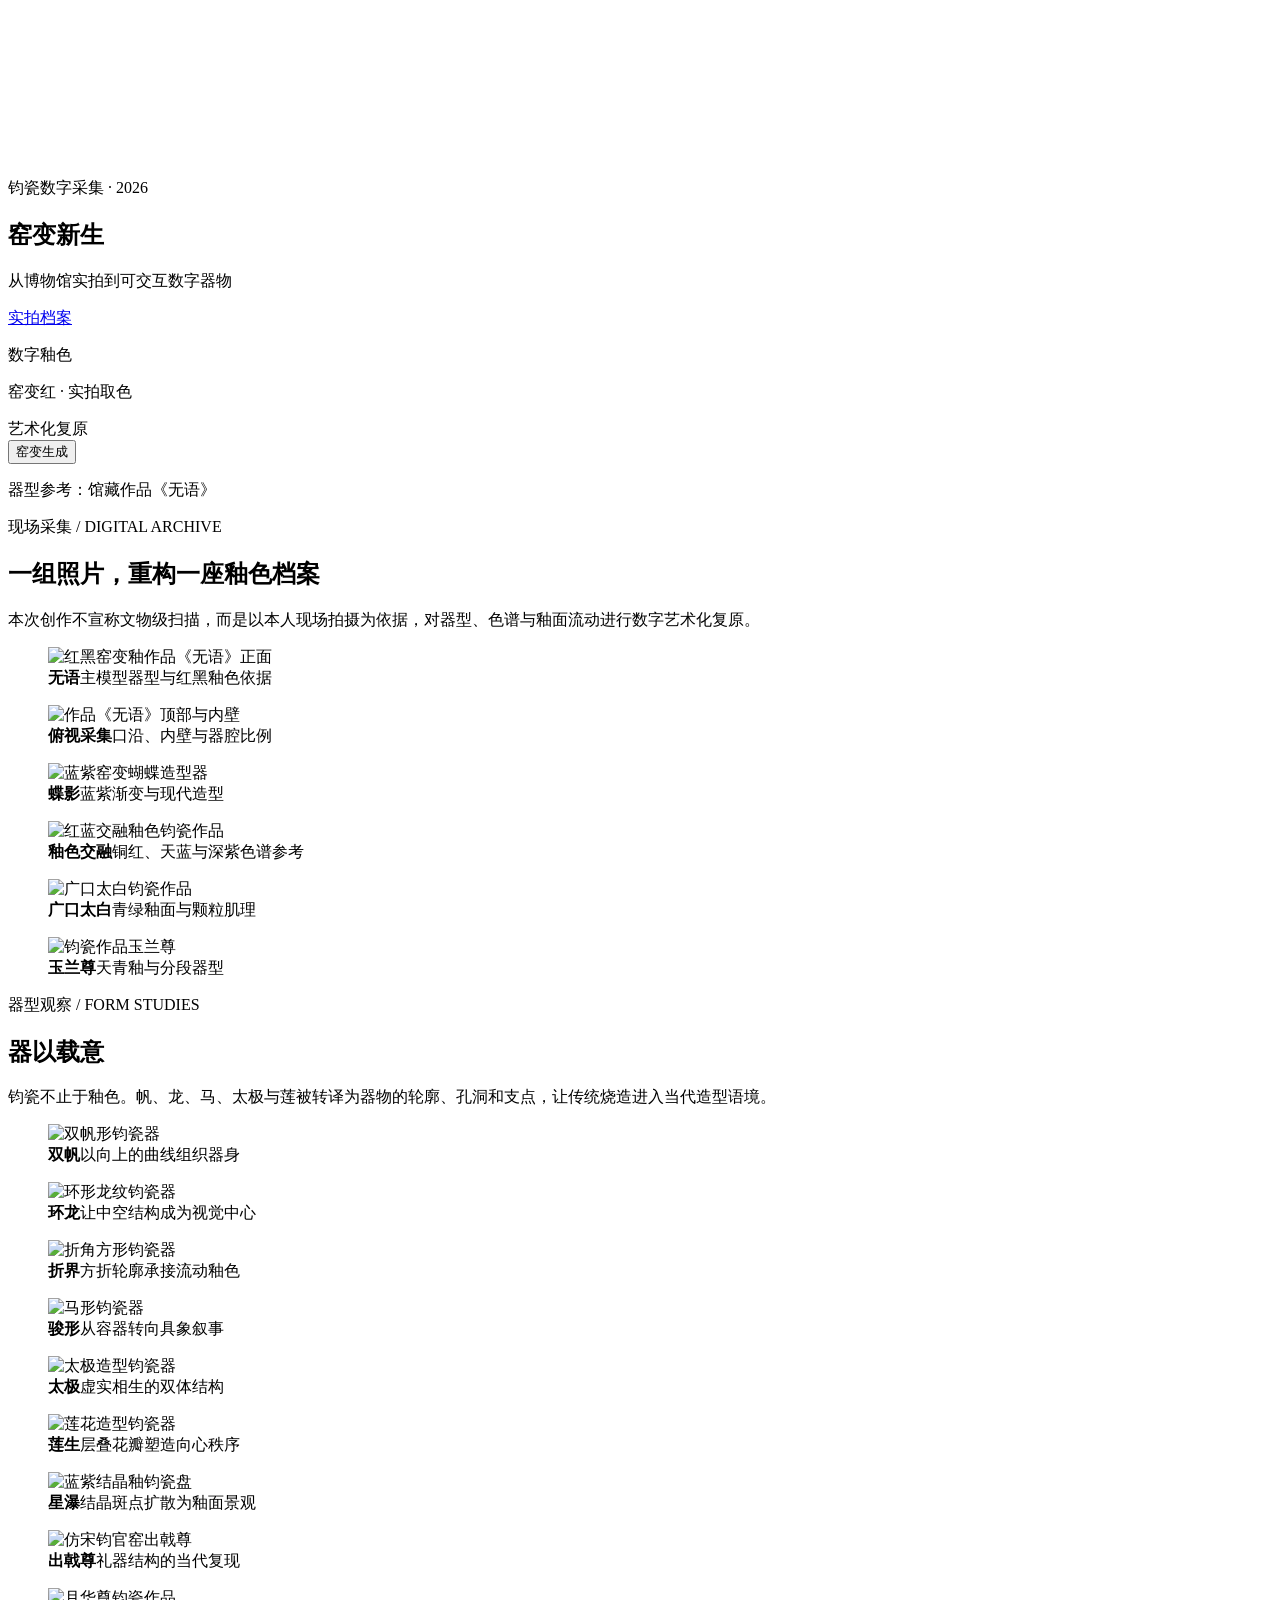
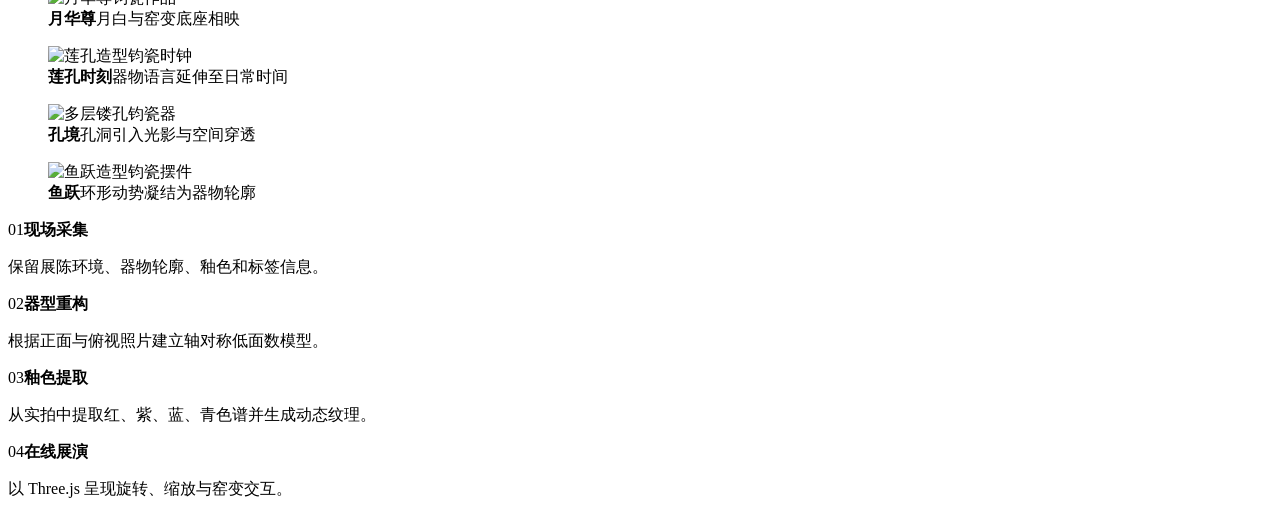
==== index.html @ ada2756f "Publish Jun porcelain digital exhibition" ====
<!doctype html>
<html lang="zh-CN">
  <head>
    <meta charset="UTF-8" />
    <meta name="viewport" content="width=device-width, initial-scale=1.0" />
    <meta name="description" content="基于钧瓷博物馆实拍素材创作的交互式数字陶瓷展厅。" />
    <link rel="icon" href="data:image/svg+xml,<svg xmlns=%22http://www.w3.org/2000/svg%22 viewBox=%220 0 100 100%22><text y=%22.9em%22 font-size=%2290%22>瓷</text></svg>" />
    <title>窑变新生 | 钧瓷数字展厅</title>
    <script type="module" crossorigin src="/happy-blessing-site/assets/index-CIi2TT1F.js"></script>
    <link rel="stylesheet" crossorigin href="/happy-blessing-site/assets/index-C6kE5dsm.css">
  </head>
  <body>
    <main>
      <section class="hero" aria-label="钧瓷三维交互展厅">
        <canvas id="scene" aria-label="可旋转观察的钧瓷数字模型"></canvas>
        <div class="webgl-fallback" id="webglFallback" hidden>
          <img src="/happy-blessing-site/images/wuyu-front.jpg" alt="钧瓷作品《无语》实拍照片" />
        </div>

        <header class="topbar">
          <div>
            <p class="kicker">钧瓷数字采集 · 2026</p>
            <h1>窑变新生</h1>
            <p class="subtitle">从博物馆实拍到可交互数字器物</p>
          </div>
          <a class="ghost-link" href="#archive">实拍档案</a>
        </header>

        <aside class="control-panel" aria-label="釉色控制">
          <div class="panel-heading">
            <div>
              <p class="panel-label">数字釉色</p>
              <p class="status" id="status" aria-live="polite">窑变红 · 实拍取色</p>
            </div>
            <span class="model-tag">艺术化复原</span>
          </div>
          <div class="swatches" id="swatches" role="group" aria-label="选择釉色"></div>
          <button id="fireButton" type="button">窑变生成</button>
          <p class="source-note">器型参考：馆藏作品《无语》</p>
        </aside>
      </section>

      <section class="intro-band" id="archive">
        <div class="section-heading">
          <p class="kicker">现场采集 / DIGITAL ARCHIVE</p>
          <h2>一组照片，重构一座釉色档案</h2>
          <p>本次创作不宣称文物级扫描，而是以本人现场拍摄为依据，对器型、色谱与釉面流动进行数字艺术化复原。</p>
        </div>

        <div class="archive-grid">
          <figure class="archive-item archive-item--large">
            <img src="/happy-blessing-site/images/wuyu-front.jpg" alt="红黑窑变釉作品《无语》正面" loading="lazy" />
            <figcaption><strong>无语</strong><span>主模型器型与红黑釉色依据</span></figcaption>
          </figure>
          <figure class="archive-item">
            <img src="/happy-blessing-site/images/wuyu-top.jpg" alt="作品《无语》顶部与内壁" loading="lazy" />
            <figcaption><strong>俯视采集</strong><span>口沿、内壁与器腔比例</span></figcaption>
          </figure>
          <figure class="archive-item">
            <img src="/happy-blessing-site/images/butterfly-vessel.jpg" alt="蓝紫窑变蝴蝶造型器" loading="lazy" />
            <figcaption><strong>蝶影</strong><span>蓝紫渐变与现代造型</span></figcaption>
          </figure>
          <figure class="archive-item archive-item--wide">
            <img src="/happy-blessing-site/images/kiln-colors.jpg" alt="红蓝交融釉色钧瓷作品" loading="lazy" />
            <figcaption><strong>釉色交融</strong><span>铜红、天蓝与深紫色谱参考</span></figcaption>
          </figure>
          <figure class="archive-item">
            <img src="/happy-blessing-site/images/guangkou-taibai.jpg" alt="广口太白钧瓷作品" loading="lazy" />
            <figcaption><strong>广口太白</strong><span>青绿釉面与颗粒肌理</span></figcaption>
          </figure>
          <figure class="archive-item">
            <img src="/happy-blessing-site/images/yuzun.jpg" alt="钧瓷作品玉兰尊" loading="lazy" />
            <figcaption><strong>玉兰尊</strong><span>天青釉与分段器型</span></figcaption>
          </figure>
        </div>
      </section>

      <section class="forms-band" id="forms" aria-labelledby="forms-title">
        <div class="section-heading forms-heading">
          <p class="kicker">器型观察 / FORM STUDIES</p>
          <h2 id="forms-title">器以载意</h2>
          <p>钧瓷不止于釉色。帆、龙、马、太极与莲被转译为器物的轮廓、孔洞和支点，让传统烧造进入当代造型语境。</p>
        </div>

        <div class="forms-grid">
          <figure class="form-study form-study--tall">
            <img src="/happy-blessing-site/images/twin-sails.jpg" alt="双帆形钧瓷器" loading="lazy" />
            <figcaption><strong>双帆</strong><span>以向上的曲线组织器身</span></figcaption>
          </figure>
          <figure class="form-study form-study--wide">
            <img src="/happy-blessing-site/images/jade-dragon.jpg" alt="环形龙纹钧瓷器" loading="lazy" />
            <figcaption><strong>环龙</strong><span>让中空结构成为视觉中心</span></figcaption>
          </figure>
          <figure class="form-study">
            <img src="/happy-blessing-site/images/folded-vessel.jpg" alt="折角方形钧瓷器" loading="lazy" />
            <figcaption><strong>折界</strong><span>方折轮廓承接流动釉色</span></figcaption>
          </figure>
          <figure class="form-study">
            <img src="/happy-blessing-site/images/horse-vessel.jpg" alt="马形钧瓷器" loading="lazy" />
            <figcaption><strong>骏形</strong><span>从容器转向具象叙事</span></figcaption>
          </figure>
          <figure class="form-study form-study--wide">
            <img src="/happy-blessing-site/images/taiji-vessel.jpg" alt="太极造型钧瓷器" loading="lazy" />
            <figcaption><strong>太极</strong><span>虚实相生的双体结构</span></figcaption>
          </figure>
          <figure class="form-study form-study--tall">
            <img src="/happy-blessing-site/images/lotus-vessel.jpg" alt="莲花造型钧瓷器" loading="lazy" />
            <figcaption><strong>莲生</strong><span>层叠花瓣塑造向心秩序</span></figcaption>
          </figure>
          <figure class="form-study">
            <img src="/happy-blessing-site/images/stardust-plate.jpg" alt="蓝紫结晶釉钧瓷盘" loading="lazy" />
            <figcaption><strong>星瀑</strong><span>结晶斑点扩散为釉面景观</span></figcaption>
          </figure>
          <figure class="form-study form-study--tall">
            <img src="/happy-blessing-site/images/song-flange-vase.jpg" alt="仿宋钧官窑出戟尊" loading="lazy" />
            <figcaption><strong>出戟尊</strong><span>礼器结构的当代复现</span></figcaption>
          </figure>
          <figure class="form-study">
            <img src="/happy-blessing-site/images/yuehua-zun.jpg" alt="月华尊钧瓷作品" loading="lazy" />
            <figcaption><strong>月华尊</strong><span>月白与窑变底座相映</span></figcaption>
          </figure>
          <figure class="form-study form-study--wide">
            <img src="/happy-blessing-site/images/lotus-timepiece.jpg" alt="莲孔造型钧瓷时钟" loading="lazy" />
            <figcaption><strong>莲孔时刻</strong><span>器物语言延伸至日常时间</span></figcaption>
          </figure>
          <figure class="form-study form-study--wide">
            <img src="/happy-blessing-site/images/perforated-bowl.jpg" alt="多层镂孔钧瓷器" loading="lazy" />
            <figcaption><strong>孔境</strong><span>孔洞引入光影与空间穿透</span></figcaption>
          </figure>
          <figure class="form-study form-study--wide">
            <img src="/happy-blessing-site/images/fish-vessel.jpg" alt="鱼跃造型钧瓷摆件" loading="lazy" />
            <figcaption><strong>鱼跃</strong><span>环形动势凝结为器物轮廓</span></figcaption>
          </figure>
        </div>
      </section>

      <section class="method-band" aria-label="数字复原方法">
        <div class="method-grid">
          <div><span>01</span><strong>现场采集</strong><p>保留展陈环境、器物轮廓、釉色和标签信息。</p></div>
          <div><span>02</span><strong>器型重构</strong><p>根据正面与俯视照片建立轴对称低面数模型。</p></div>
          <div><span>03</span><strong>釉色提取</strong><p>从实拍中提取红、紫、蓝、青色谱并生成动态纹理。</p></div>
          <div><span>04</span><strong>在线展演</strong><p>以 Three.js 呈现旋转、缩放与窑变交互。</p></div>
        </div>
      </section>
    </main>
  </body>
</html>
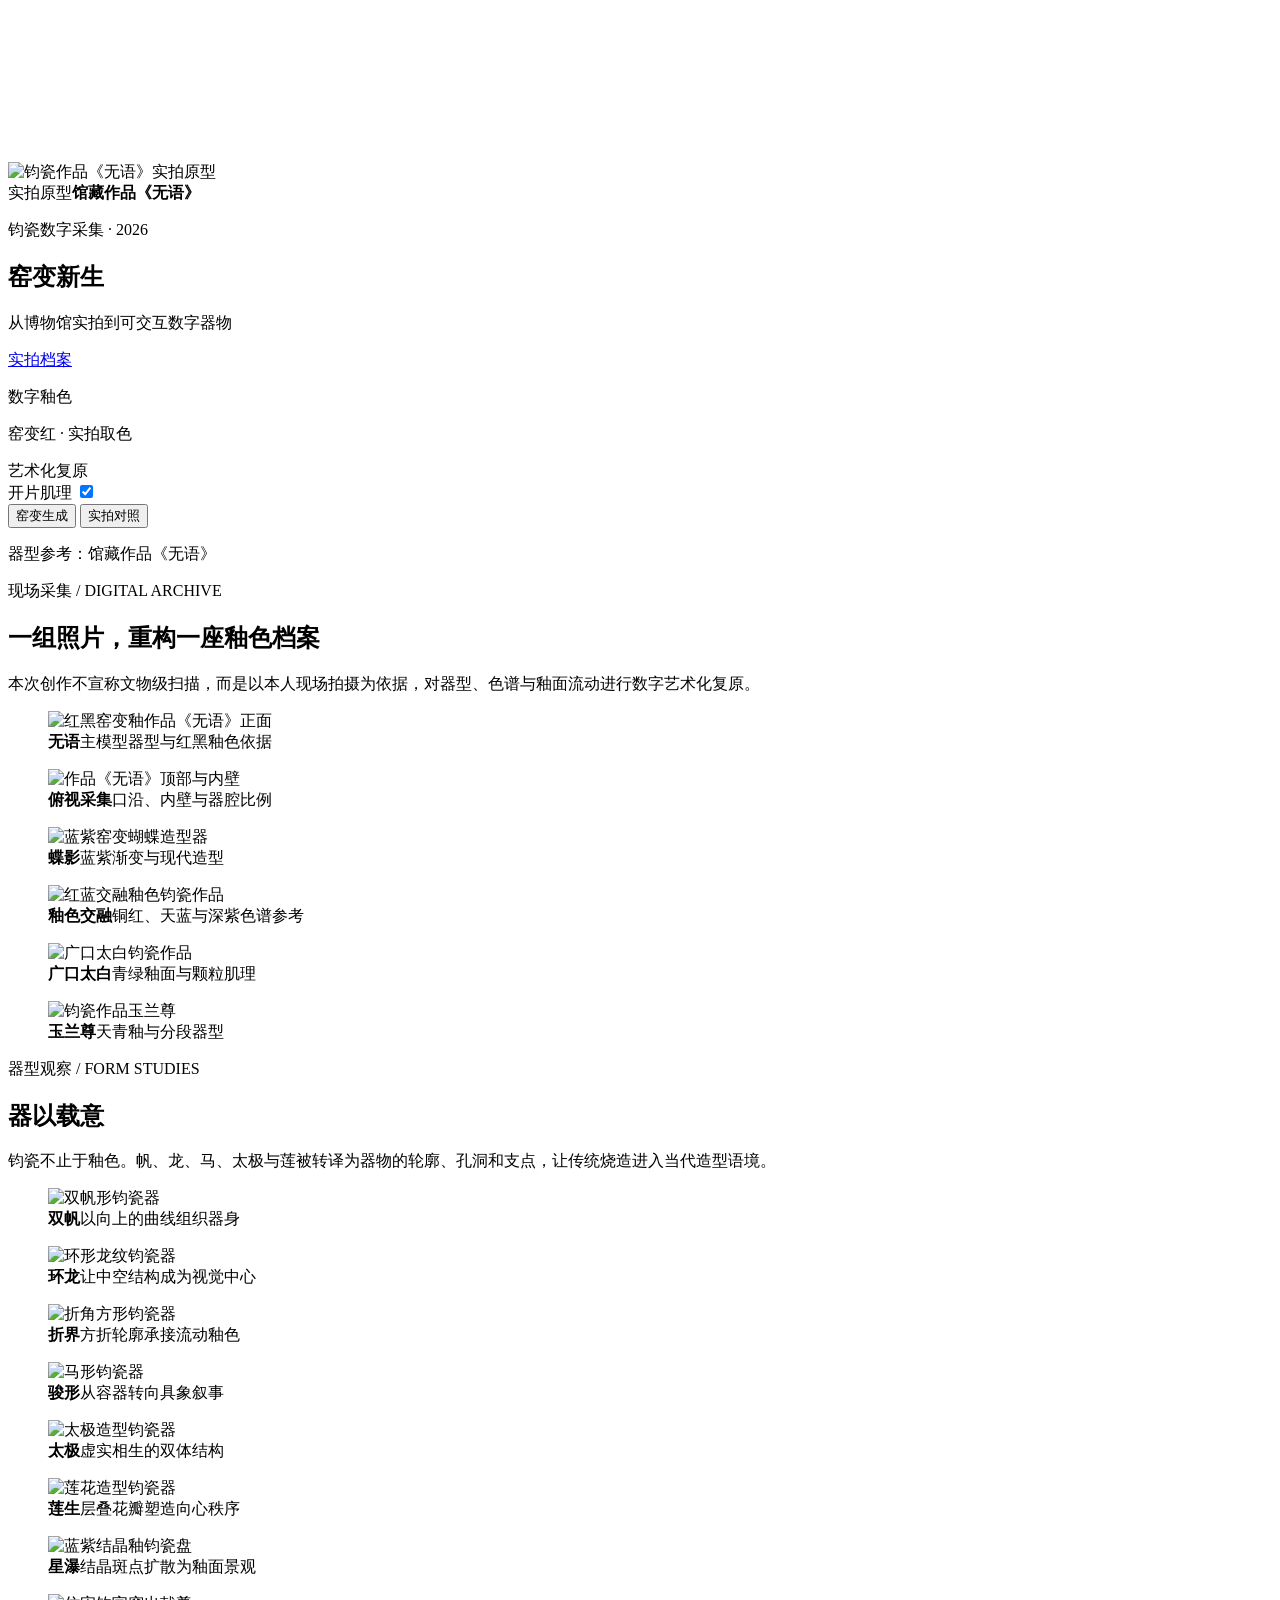
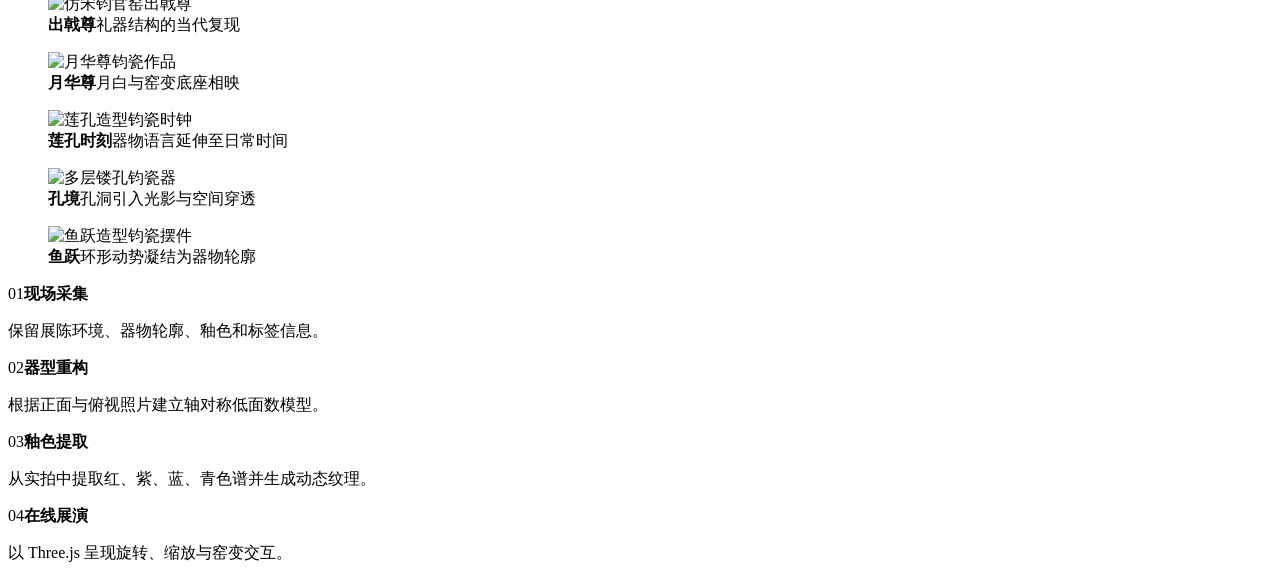
==== commit d8c00e18: "Add crackle glaze and photo comparison" ====
--- a/index.html
+++ b/index.html
@@ -6,8 +6,8 @@
     <meta name="description" content="基于钧瓷博物馆实拍素材创作的交互式数字陶瓷展厅。" />
     <link rel="icon" href="data:image/svg+xml,<svg xmlns=%22http://www.w3.org/2000/svg%22 viewBox=%220 0 100 100%22><text y=%22.9em%22 font-size=%2290%22>瓷</text></svg>" />
     <title>窑变新生 | 钧瓷数字展厅</title>
-    <script type="module" crossorigin src="/happy-blessing-site/assets/index-CIi2TT1F.js"></script>
-    <link rel="stylesheet" crossorigin href="/happy-blessing-site/assets/index-C6kE5dsm.css">
+    <script type="module" crossorigin src="/happy-blessing-site/assets/index-DD6mfAKz.js"></script>
+    <link rel="stylesheet" crossorigin href="/happy-blessing-site/assets/index-B5b0L8bW.css">
   </head>
   <body>
     <main>
@@ -15,6 +15,10 @@
         <canvas id="scene" aria-label="可旋转观察的钧瓷数字模型"></canvas>
         <div class="webgl-fallback" id="webglFallback" hidden>
           <img src="/happy-blessing-site/images/wuyu-front.jpg" alt="钧瓷作品《无语》实拍照片" />
+        </div>
+        <div class="reference-view" id="referenceView" aria-hidden="true">
+          <img src="/happy-blessing-site/images/wuyu-front.jpg" alt="钧瓷作品《无语》实拍原型" />
+          <div class="reference-caption"><span>实拍原型</span><strong>馆藏作品《无语》</strong></div>
         </div>
 
         <header class="topbar">
@@ -32,10 +36,18 @@
               <p class="panel-label">数字釉色</p>
               <p class="status" id="status" aria-live="polite">窑变红 · 实拍取色</p>
             </div>
-            <span class="model-tag">艺术化复原</span>
+            <span class="model-tag"><i aria-hidden="true"></i>艺术化复原</span>
           </div>
           <div class="swatches" id="swatches" role="group" aria-label="选择釉色"></div>
-          <button id="fireButton" type="button">窑变生成</button>
+          <label class="texture-toggle" for="crackleToggle">
+            <span>开片肌理</span>
+            <input id="crackleToggle" type="checkbox" checked />
+            <i aria-hidden="true"></i>
+          </label>
+          <div class="panel-actions">
+            <button id="fireButton" type="button">窑变生成</button>
+            <button id="compareButton" type="button" aria-controls="referenceView" aria-pressed="false">实拍对照</button>
+          </div>
           <p class="source-note">器型参考：馆藏作品《无语》</p>
         </aside>
       </section>
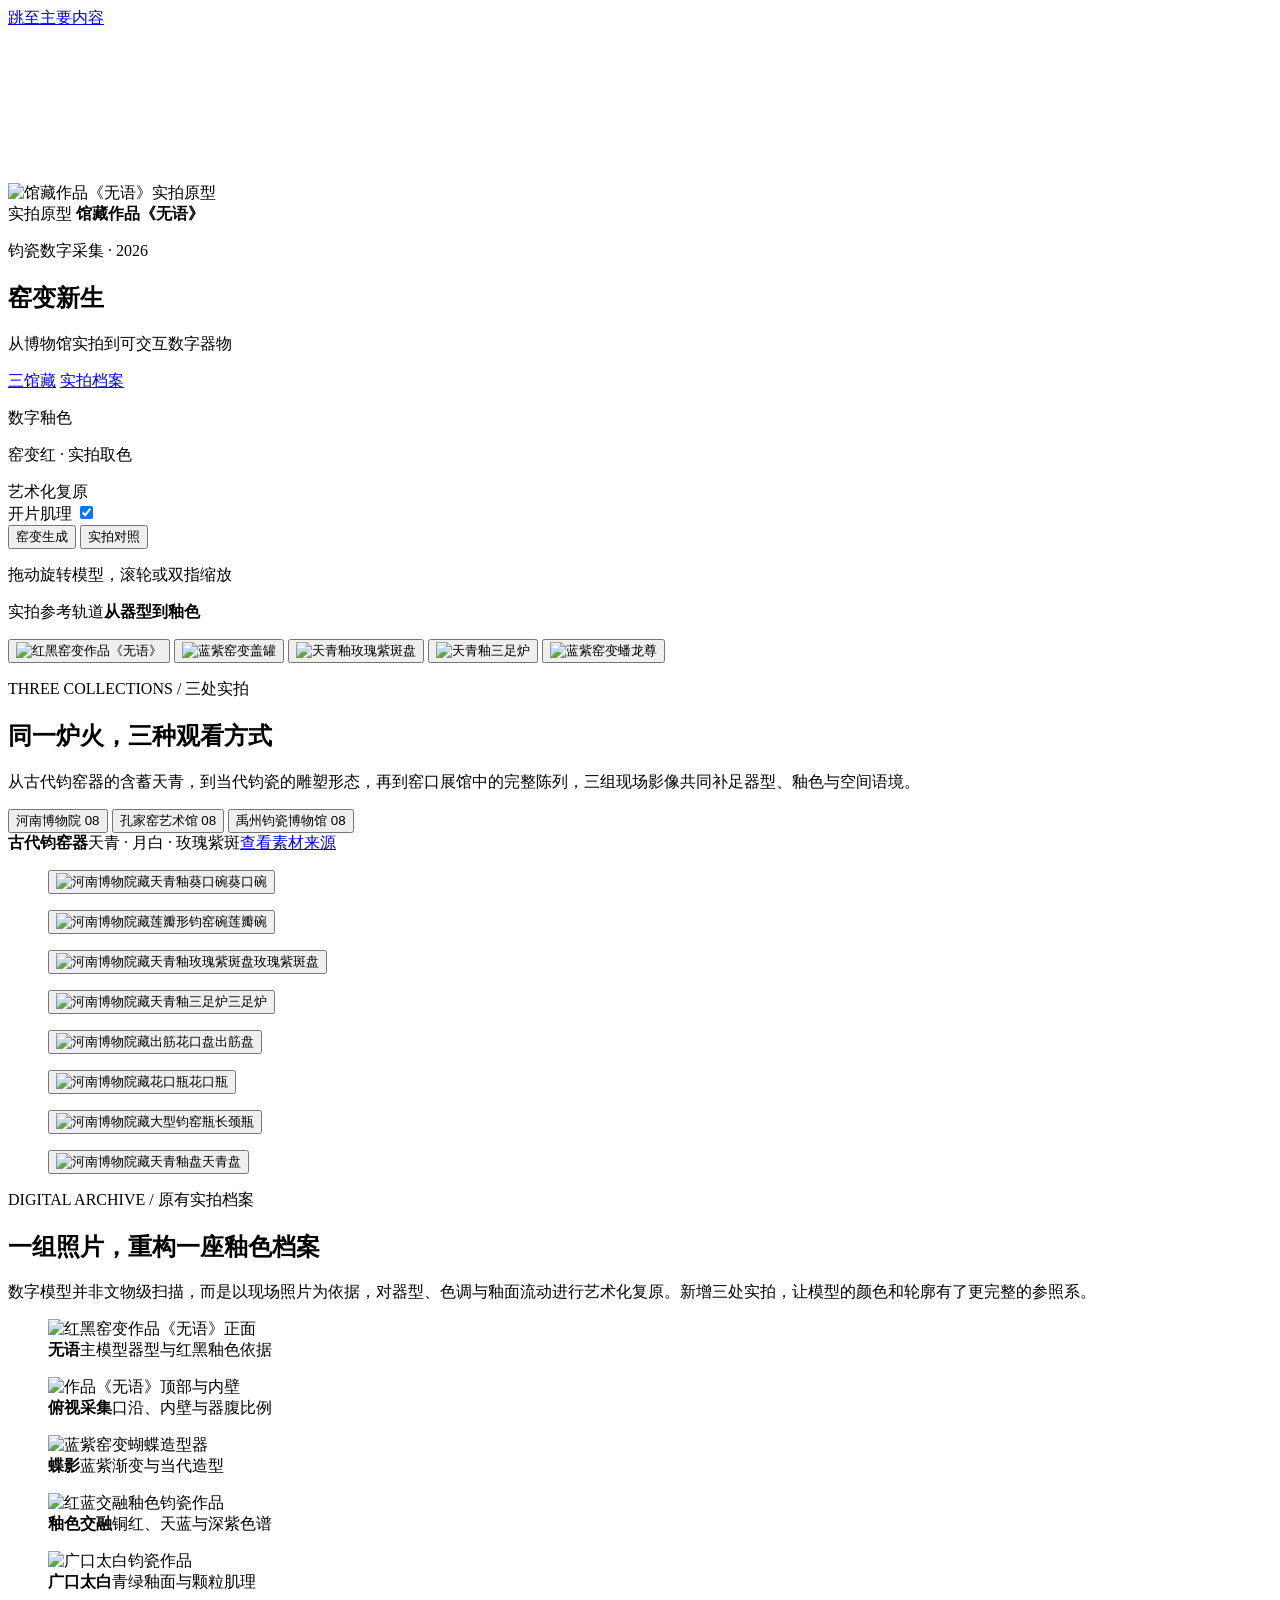
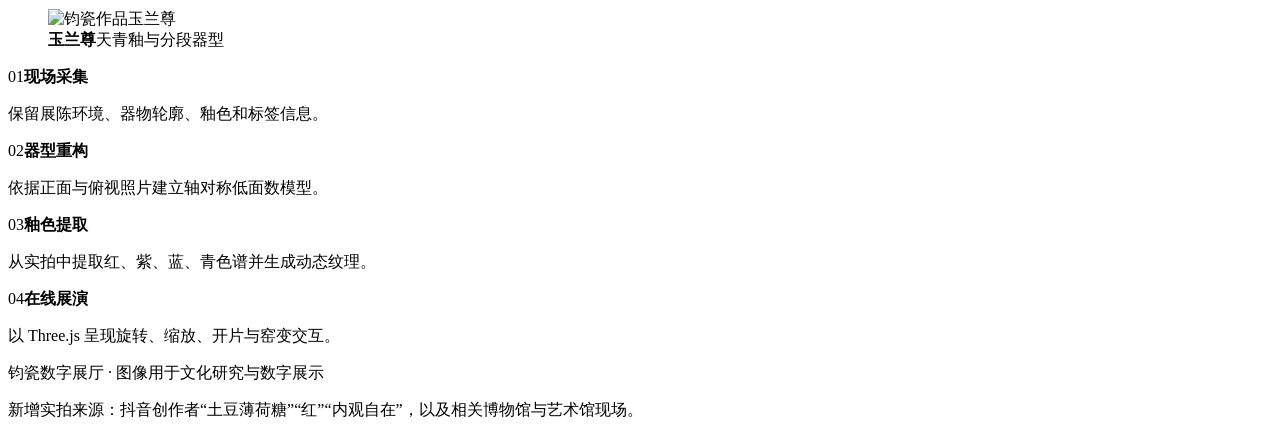
==== commit c23f8d98: "Expand Jun porcelain digital exhibition" ====
--- a/index.html
+++ b/index.html
@@ -3,22 +3,29 @@
   <head>
     <meta charset="UTF-8" />
     <meta name="viewport" content="width=device-width, initial-scale=1.0" />
-    <meta name="description" content="基于钧瓷博物馆实拍素材创作的交互式数字陶瓷展厅。" />
-    <link rel="icon" href="data:image/svg+xml,<svg xmlns=%22http://www.w3.org/2000/svg%22 viewBox=%220 0 100 100%22><text y=%22.9em%22 font-size=%2290%22>瓷</text></svg>" />
-    <title>窑变新生 | 钧瓷数字展厅</title>
+    <meta name="description" content="汇集河南博物院、禹州钧瓷博物馆与孔家窑实拍素材的交互式钧瓷数字展厅。" />
+    <meta name="theme-color" content="#101312" />
+    <link rel="icon" href="data:image/svg+xml,%3Csvg xmlns='http://www.w3.org/2000/svg' viewBox='0 0 64 64'%3E%3Crect width='64' height='64' rx='8' fill='%23101312'/%3E%3Cpath d='M19 13h26c-1 7-3 11-6 14 5 6 8 12 8 20 0 5-5 8-15 8s-15-3-15-8c0-8 3-14 8-20-3-3-5-7-6-14Z' fill='%23d3b878'/%3E%3C/svg%3E" />
+    <title>窑变新生｜钧瓷数字展厅</title>
     <script type="module" crossorigin src="/happy-blessing-site/assets/index-DD6mfAKz.js"></script>
-    <link rel="stylesheet" crossorigin href="/happy-blessing-site/assets/index-B5b0L8bW.css">
+    <script type="module" src="/happy-blessing-site/assets/gallery.js"></script>
+    <link rel="stylesheet" crossorigin href="/happy-blessing-site/assets/index-B5b0L8bW.css" />
+    <link rel="stylesheet" href="/happy-blessing-site/assets/gallery.css" />
   </head>
   <body>
-    <main>
+    <a class="skip-link" href="#main">跳至主要内容</a>
+    <main id="main">
       <section class="hero" aria-label="钧瓷三维交互展厅">
-        <canvas id="scene" aria-label="可旋转观察的钧瓷数字模型"></canvas>
+        <canvas id="scene" aria-label="可旋转观察、切换釉色的钧瓷数字模型"></canvas>
         <div class="webgl-fallback" id="webglFallback" hidden>
           <img src="/happy-blessing-site/images/wuyu-front.jpg" alt="钧瓷作品《无语》实拍照片" />
         </div>
         <div class="reference-view" id="referenceView" aria-hidden="true">
-          <img src="/happy-blessing-site/images/wuyu-front.jpg" alt="钧瓷作品《无语》实拍原型" />
-          <div class="reference-caption"><span>实拍原型</span><strong>馆藏作品《无语》</strong></div>
+          <img id="referenceImage" src="/happy-blessing-site/images/wuyu-front.jpg" alt="馆藏作品《无语》实拍原型" />
+          <div class="reference-caption">
+            <span id="referenceSource">实拍原型</span>
+            <strong id="referenceTitle">馆藏作品《无语》</strong>
+          </div>
         </div>
 
         <header class="topbar">
@@ -27,10 +34,13 @@
             <h1>窑变新生</h1>
             <p class="subtitle">从博物馆实拍到可交互数字器物</p>
           </div>
-          <a class="ghost-link" href="#archive">实拍档案</a>
+          <nav class="hero-nav" aria-label="页面导航">
+            <a class="ghost-link" href="#collections">三馆藏</a>
+            <a class="ghost-link" href="#archive">实拍档案</a>
+          </nav>
         </header>
 
-        <aside class="control-panel" aria-label="釉色控制">
+        <aside class="control-panel" aria-label="数字模型控制">
           <div class="panel-heading">
             <div>
               <p class="panel-label">数字釉色</p>
@@ -48,112 +58,124 @@
             <button id="fireButton" type="button">窑变生成</button>
             <button id="compareButton" type="button" aria-controls="referenceView" aria-pressed="false">实拍对照</button>
           </div>
-          <p class="source-note">器型参考：馆藏作品《无语》</p>
+          <p class="source-note">拖动旋转模型，滚轮或双指缩放</p>
         </aside>
-      </section>
 
-      <section class="intro-band" id="archive">
-        <div class="section-heading">
-          <p class="kicker">现场采集 / DIGITAL ARCHIVE</p>
-          <h2>一组照片，重构一座釉色档案</h2>
-          <p>本次创作不宣称文物级扫描，而是以本人现场拍摄为依据，对器型、色谱与釉面流动进行数字艺术化复原。</p>
-        </div>
-
-        <div class="archive-grid">
-          <figure class="archive-item archive-item--large">
-            <img src="/happy-blessing-site/images/wuyu-front.jpg" alt="红黑窑变釉作品《无语》正面" loading="lazy" />
-            <figcaption><strong>无语</strong><span>主模型器型与红黑釉色依据</span></figcaption>
-          </figure>
-          <figure class="archive-item">
-            <img src="/happy-blessing-site/images/wuyu-top.jpg" alt="作品《无语》顶部与内壁" loading="lazy" />
-            <figcaption><strong>俯视采集</strong><span>口沿、内壁与器腔比例</span></figcaption>
-          </figure>
-          <figure class="archive-item">
-            <img src="/happy-blessing-site/images/butterfly-vessel.jpg" alt="蓝紫窑变蝴蝶造型器" loading="lazy" />
-            <figcaption><strong>蝶影</strong><span>蓝紫渐变与现代造型</span></figcaption>
-          </figure>
-          <figure class="archive-item archive-item--wide">
-            <img src="/happy-blessing-site/images/kiln-colors.jpg" alt="红蓝交融釉色钧瓷作品" loading="lazy" />
-            <figcaption><strong>釉色交融</strong><span>铜红、天蓝与深紫色谱参考</span></figcaption>
-          </figure>
-          <figure class="archive-item">
-            <img src="/happy-blessing-site/images/guangkou-taibai.jpg" alt="广口太白钧瓷作品" loading="lazy" />
-            <figcaption><strong>广口太白</strong><span>青绿釉面与颗粒肌理</span></figcaption>
-          </figure>
-          <figure class="archive-item">
-            <img src="/happy-blessing-site/images/yuzun.jpg" alt="钧瓷作品玉兰尊" loading="lazy" />
-            <figcaption><strong>玉兰尊</strong><span>天青釉与分段器型</span></figcaption>
-          </figure>
+        <div class="reference-dock" aria-label="切换模型实拍参考">
+          <p><span>实拍参考轨道</span><strong id="dockTitle">从器型到釉色</strong></p>
+          <div class="reference-track">
+            <button class="reference-thumb is-selected" type="button" data-image="/happy-blessing-site/images/wuyu-front.jpg" data-title="无语" data-source="主模型器型参考" aria-pressed="true">
+              <img src="/happy-blessing-site/images/wuyu-front.jpg" alt="红黑窑变作品《无语》" />
+            </button>
+            <button class="reference-thumb" type="button" data-image="/happy-blessing-site/images/collections/kong-sky-glaze-jar.webp" data-title="天青流霞盖罐" data-source="孔家窑钧瓷艺术馆" aria-pressed="false">
+              <img src="/happy-blessing-site/images/collections/kong-sky-glaze-jar.webp" alt="蓝紫窑变盖罐" />
+            </button>
+            <button class="reference-thumb" type="button" data-image="/happy-blessing-site/images/collections/henan-purple-splash-dish.webp" data-title="玫瑰紫斑盘" data-source="河南博物院" aria-pressed="false">
+              <img src="/happy-blessing-site/images/collections/henan-purple-splash-dish.webp" alt="天青釉玫瑰紫斑盘" />
+            </button>
+            <button class="reference-thumb" type="button" data-image="/happy-blessing-site/images/collections/henan-tripod-censer.webp" data-title="天青釉三足炉" data-source="河南博物院" aria-pressed="false">
+              <img src="/happy-blessing-site/images/collections/henan-tripod-censer.webp" alt="天青釉三足炉" />
+            </button>
+            <button class="reference-thumb" type="button" data-image="/happy-blessing-site/images/collections/yuzhou-purple-dragon-vase.webp" data-title="蟠龙窑变尊" data-source="禹州钧瓷博物馆" aria-pressed="false">
+              <img src="/happy-blessing-site/images/collections/yuzhou-purple-dragon-vase.webp" alt="蓝紫窑变蟠龙尊" />
+            </button>
+          </div>
         </div>
       </section>
 
-      <section class="forms-band" id="forms" aria-labelledby="forms-title">
-        <div class="section-heading forms-heading">
-          <p class="kicker">器型观察 / FORM STUDIES</p>
-          <h2 id="forms-title">器以载意</h2>
-          <p>钧瓷不止于釉色。帆、龙、马、太极与莲被转译为器物的轮廓、孔洞和支点，让传统烧造进入当代造型语境。</p>
+      <section class="collection-band" id="collections" aria-labelledby="collections-title">
+        <div class="collection-intro">
+          <div>
+            <p class="kicker">THREE COLLECTIONS / 三处实拍</p>
+            <h2 id="collections-title">同一炉火，三种观看方式</h2>
+          </div>
+          <p>从古代钧窑器的含蓄天青，到当代钧瓷的雕塑形态，再到窑口展馆中的完整陈列，三组现场影像共同补足器型、釉色与空间语境。</p>
         </div>
 
-        <div class="forms-grid">
-          <figure class="form-study form-study--tall">
-            <img src="/happy-blessing-site/images/twin-sails.jpg" alt="双帆形钧瓷器" loading="lazy" />
-            <figcaption><strong>双帆</strong><span>以向上的曲线组织器身</span></figcaption>
-          </figure>
-          <figure class="form-study form-study--wide">
-            <img src="/happy-blessing-site/images/jade-dragon.jpg" alt="环形龙纹钧瓷器" loading="lazy" />
-            <figcaption><strong>环龙</strong><span>让中空结构成为视觉中心</span></figcaption>
-          </figure>
-          <figure class="form-study">
-            <img src="/happy-blessing-site/images/folded-vessel.jpg" alt="折角方形钧瓷器" loading="lazy" />
-            <figcaption><strong>折界</strong><span>方折轮廓承接流动釉色</span></figcaption>
-          </figure>
-          <figure class="form-study">
-            <img src="/happy-blessing-site/images/horse-vessel.jpg" alt="马形钧瓷器" loading="lazy" />
-            <figcaption><strong>骏形</strong><span>从容器转向具象叙事</span></figcaption>
-          </figure>
-          <figure class="form-study form-study--wide">
-            <img src="/happy-blessing-site/images/taiji-vessel.jpg" alt="太极造型钧瓷器" loading="lazy" />
-            <figcaption><strong>太极</strong><span>虚实相生的双体结构</span></figcaption>
-          </figure>
-          <figure class="form-study form-study--tall">
-            <img src="/happy-blessing-site/images/lotus-vessel.jpg" alt="莲花造型钧瓷器" loading="lazy" />
-            <figcaption><strong>莲生</strong><span>层叠花瓣塑造向心秩序</span></figcaption>
-          </figure>
-          <figure class="form-study">
-            <img src="/happy-blessing-site/images/stardust-plate.jpg" alt="蓝紫结晶釉钧瓷盘" loading="lazy" />
-            <figcaption><strong>星瀑</strong><span>结晶斑点扩散为釉面景观</span></figcaption>
-          </figure>
-          <figure class="form-study form-study--tall">
-            <img src="/happy-blessing-site/images/song-flange-vase.jpg" alt="仿宋钧官窑出戟尊" loading="lazy" />
-            <figcaption><strong>出戟尊</strong><span>礼器结构的当代复现</span></figcaption>
-          </figure>
-          <figure class="form-study">
-            <img src="/happy-blessing-site/images/yuehua-zun.jpg" alt="月华尊钧瓷作品" loading="lazy" />
-            <figcaption><strong>月华尊</strong><span>月白与窑变底座相映</span></figcaption>
-          </figure>
-          <figure class="form-study form-study--wide">
-            <img src="/happy-blessing-site/images/lotus-timepiece.jpg" alt="莲孔造型钧瓷时钟" loading="lazy" />
-            <figcaption><strong>莲孔时刻</strong><span>器物语言延伸至日常时间</span></figcaption>
-          </figure>
-          <figure class="form-study form-study--wide">
-            <img src="/happy-blessing-site/images/perforated-bowl.jpg" alt="多层镂孔钧瓷器" loading="lazy" />
-            <figcaption><strong>孔境</strong><span>孔洞引入光影与空间穿透</span></figcaption>
-          </figure>
-          <figure class="form-study form-study--wide">
-            <img src="/happy-blessing-site/images/fish-vessel.jpg" alt="鱼跃造型钧瓷摆件" loading="lazy" />
-            <figcaption><strong>鱼跃</strong><span>环形动势凝结为器物轮廓</span></figcaption>
-          </figure>
+        <div class="collection-tabs" role="tablist" aria-label="选择实拍来源">
+          <button id="tab-henan" role="tab" aria-selected="true" aria-controls="panel-henan" data-collection="henan" type="button">河南博物院 <span>08</span></button>
+          <button id="tab-kong" role="tab" aria-selected="false" aria-controls="panel-kong" data-collection="kong" type="button">孔家窑艺术馆 <span>08</span></button>
+          <button id="tab-yuzhou" role="tab" aria-selected="false" aria-controls="panel-yuzhou" data-collection="yuzhou" type="button">禹州钧瓷博物馆 <span>08</span></button>
+        </div>
+
+        <div class="collection-panel is-active" id="panel-henan" role="tabpanel" aria-labelledby="tab-henan">
+          <div class="collection-meta"><strong>古代钧窑器</strong><span>天青 · 月白 · 玫瑰紫斑</span><a href="https://v.douyin.com/B9ybOhTSeVw/" target="_blank" rel="noreferrer">查看素材来源</a></div>
+          <div class="collection-grid">
+            <figure class="collection-item collection-item--hero"><button type="button" data-lightbox><img src="/happy-blessing-site/images/collections/henan-lobed-bowl.webp" alt="河南博物院藏天青釉葵口碗" loading="lazy" /><span>葵口碗</span></button></figure>
+            <figure class="collection-item"><button type="button" data-lightbox><img src="/happy-blessing-site/images/collections/henan-lotus-bowl.webp" alt="河南博物院藏莲瓣形钧窑碗" loading="lazy" /><span>莲瓣碗</span></button></figure>
+            <figure class="collection-item collection-item--wide"><button type="button" data-lightbox><img src="/happy-blessing-site/images/collections/henan-purple-splash-dish.webp" alt="河南博物院藏天青釉玫瑰紫斑盘" loading="lazy" /><span>玫瑰紫斑盘</span></button></figure>
+            <figure class="collection-item"><button type="button" data-lightbox><img src="/happy-blessing-site/images/collections/henan-tripod-censer.webp" alt="河南博物院藏天青釉三足炉" loading="lazy" /><span>三足炉</span></button></figure>
+            <figure class="collection-item"><button type="button" data-lightbox><img src="/happy-blessing-site/images/collections/henan-ribbed-dish.webp" alt="河南博物院藏出筋花口盘" loading="lazy" /><span>出筋盘</span></button></figure>
+            <figure class="collection-item collection-item--tall"><button type="button" data-lightbox><img src="/happy-blessing-site/images/collections/henan-flower-mouth-vase.webp" alt="河南博物院藏花口瓶" loading="lazy" /><span>花口瓶</span></button></figure>
+            <figure class="collection-item collection-item--wide"><button type="button" data-lightbox><img src="/happy-blessing-site/images/collections/henan-tall-vase.webp" alt="河南博物院藏大型钧窑瓶" loading="lazy" /><span>长颈瓶</span></button></figure>
+            <figure class="collection-item"><button type="button" data-lightbox><img src="/happy-blessing-site/images/collections/henan-sky-blue-dish.webp" alt="河南博物院藏天青釉盘" loading="lazy" /><span>天青盘</span></button></figure>
+          </div>
+        </div>
+
+        <div class="collection-panel" id="panel-kong" role="tabpanel" aria-labelledby="tab-kong" hidden>
+          <div class="collection-meta"><strong>现代窑变与展陈</strong><span>蓝紫交融 · 器型实验 · 窑口空间</span><a href="https://v.douyin.com/1v8xd9OJg5s/" target="_blank" rel="noreferrer">查看素材来源</a></div>
+          <div class="collection-grid">
+            <figure class="collection-item collection-item--hero"><button type="button" data-lightbox><img src="/happy-blessing-site/images/collections/kong-sky-glaze-jar.webp" alt="孔家窑蓝紫窑变盖罐" loading="lazy" /><span>天青流霞</span></button></figure>
+            <figure class="collection-item"><button type="button" data-lightbox><img src="/happy-blessing-site/images/collections/kong-incense-burner.webp" alt="孔家窑象耳香薰" loading="lazy" /><span>象耳香薰</span></button></figure>
+            <figure class="collection-item collection-item--wide"><button type="button" data-lightbox><img src="/happy-blessing-site/images/collections/kong-gallery-hall.webp" alt="孔家窑艺术馆长廊展陈" loading="lazy" /><span>展馆长廊</span></button></figure>
+            <figure class="collection-item"><button type="button" data-lightbox><img src="/happy-blessing-site/images/collections/kong-flat-teapot.webp" alt="孔家窑扁圆形钧瓷壶" loading="lazy" /><span>扁圆壶</span></button></figure>
+            <figure class="collection-item collection-item--tall"><button type="button" data-lightbox><img src="/happy-blessing-site/images/collections/kong-sculptural-vase.webp" alt="孔家窑多层雕塑形花器" loading="lazy" /><span>层岩花器</span></button></figure>
+            <figure class="collection-item collection-item--wide"><button type="button" data-lightbox><img src="/happy-blessing-site/images/collections/kong-workshop-display.webp" alt="孔家窑展馆器物陈列空间" loading="lazy" /><span>器物矩阵</span></button></figure>
+            <figure class="collection-item"><button type="button" data-lightbox><img src="/happy-blessing-site/images/collections/kong-vessel-wall.webp" alt="孔家窑木格展柜中的钧瓷器" loading="lazy" /><span>釉色谱系</span></button></figure>
+            <figure class="collection-item"><button type="button" data-lightbox><img src="/happy-blessing-site/images/collections/kong-museum-exterior.webp" alt="孔家窑钧瓷艺术馆建筑外观" loading="lazy" /><span>窑口现场</span></button></figure>
+          </div>
+        </div>
+
+        <div class="collection-panel" id="panel-yuzhou" role="tabpanel" aria-labelledby="tab-yuzhou" hidden>
+          <div class="collection-meta"><strong>当代雕塑性钧瓷</strong><span>龙纹 · 仿生 · 观念器物</span><a href="https://v.douyin.com/jcp6aF061Bg/" target="_blank" rel="noreferrer">查看素材来源</a></div>
+          <div class="collection-grid">
+            <figure class="collection-item collection-item--hero"><button type="button" data-lightbox><img src="/happy-blessing-site/images/collections/yuzhou-dragon-sculpture.webp" alt="禹州钧瓷博物馆龙形钧瓷雕塑" loading="lazy" /><span>龙腾</span></button></figure>
+            <figure class="collection-item"><button type="button" data-lightbox><img src="/happy-blessing-site/images/collections/yuzhou-dragon-vat.webp" alt="禹州钧瓷博物馆紫色蟠龙缸" loading="lazy" /><span>蟠龙缸</span></button></figure>
+            <figure class="collection-item collection-item--wide"><button type="button" data-lightbox><img src="/happy-blessing-site/images/collections/yuzhou-cloud-dragon.webp" alt="禹州钧瓷博物馆云龙摆件" loading="lazy" /><span>云龙</span></button></figure>
+            <figure class="collection-item"><button type="button" data-lightbox><img src="/happy-blessing-site/images/collections/yuzhou-coiled-dragon.webp" alt="禹州钧瓷博物馆盘龙造型器" loading="lazy" /><span>盘龙</span></button></figure>
+            <figure class="collection-item collection-item--tall"><button type="button" data-lightbox><img src="/happy-blessing-site/images/collections/yuzhou-hand-vessel.webp" alt="禹州钧瓷博物馆手形白釉器" loading="lazy" /><span>托云</span></button></figure>
+            <figure class="collection-item collection-item--wide"><button type="button" data-lightbox><img src="/happy-blessing-site/images/collections/yuzhou-purple-dragon-vase.webp" alt="禹州钧瓷博物馆蓝紫窑变蟠龙尊" loading="lazy" /><span>蟠龙尊</span></button></figure>
+            <figure class="collection-item"><button type="button" data-lightbox><img src="/happy-blessing-site/images/collections/yuzhou-kylin-detail.webp" alt="禹州钧瓷博物馆麒麟雕塑釉色细节" loading="lazy" /><span>麒麟釉色</span></button></figure>
+            <figure class="collection-item"><button type="button" data-lightbox><img src="/happy-blessing-site/images/collections/yuzhou-square-teapot.webp" alt="禹州钧瓷博物馆方形花釉壶" loading="lazy" /><span>花釉方壶</span></button></figure>
+          </div>
+        </div>
+      </section>
+
+      <section class="intro-band" id="archive" aria-labelledby="archive-title">
+        <div class="section-heading">
+          <p class="kicker">DIGITAL ARCHIVE / 原有实拍档案</p>
+          <h2 id="archive-title">一组照片，重构一座釉色档案</h2>
+          <p>数字模型并非文物级扫描，而是以现场照片为依据，对器型、色调与釉面流动进行艺术化复原。新增三处实拍，让模型的颜色和轮廓有了更完整的参照系。</p>
+        </div>
+        <div class="archive-grid">
+          <figure class="archive-item archive-item--large"><img src="/happy-blessing-site/images/wuyu-front.jpg" alt="红黑窑变作品《无语》正面" loading="lazy" /><figcaption><strong>无语</strong><span>主模型器型与红黑釉色依据</span></figcaption></figure>
+          <figure class="archive-item"><img src="/happy-blessing-site/images/wuyu-top.jpg" alt="作品《无语》顶部与内壁" loading="lazy" /><figcaption><strong>俯视采集</strong><span>口沿、内壁与器腹比例</span></figcaption></figure>
+          <figure class="archive-item"><img src="/happy-blessing-site/images/butterfly-vessel.jpg" alt="蓝紫窑变蝴蝶造型器" loading="lazy" /><figcaption><strong>蝶影</strong><span>蓝紫渐变与当代造型</span></figcaption></figure>
+          <figure class="archive-item archive-item--wide"><img src="/happy-blessing-site/images/kiln-colors.jpg" alt="红蓝交融釉色钧瓷作品" loading="lazy" /><figcaption><strong>釉色交融</strong><span>铜红、天蓝与深紫色谱</span></figcaption></figure>
+          <figure class="archive-item"><img src="/happy-blessing-site/images/guangkou-taibai.jpg" alt="广口太白钧瓷作品" loading="lazy" /><figcaption><strong>广口太白</strong><span>青绿釉面与颗粒肌理</span></figcaption></figure>
+          <figure class="archive-item"><img src="/happy-blessing-site/images/yuzun.jpg" alt="钧瓷作品玉兰尊" loading="lazy" /><figcaption><strong>玉兰尊</strong><span>天青釉与分段器型</span></figcaption></figure>
         </div>
       </section>
 
       <section class="method-band" aria-label="数字复原方法">
         <div class="method-grid">
           <div><span>01</span><strong>现场采集</strong><p>保留展陈环境、器物轮廓、釉色和标签信息。</p></div>
-          <div><span>02</span><strong>器型重构</strong><p>根据正面与俯视照片建立轴对称低面数模型。</p></div>
+          <div><span>02</span><strong>器型重构</strong><p>依据正面与俯视照片建立轴对称低面数模型。</p></div>
           <div><span>03</span><strong>釉色提取</strong><p>从实拍中提取红、紫、蓝、青色谱并生成动态纹理。</p></div>
-          <div><span>04</span><strong>在线展演</strong><p>以 Three.js 呈现旋转、缩放与窑变交互。</p></div>
+          <div><span>04</span><strong>在线展演</strong><p>以 Three.js 呈现旋转、缩放、开片与窑变交互。</p></div>
         </div>
       </section>
     </main>
+
+    <footer class="site-footer">
+      <p>钧瓷数字展厅 · 图像用于文化研究与数字展示</p>
+      <p>新增实拍来源：抖音创作者“土豆薄荷糖”“红”“内观自在”，以及相关博物馆与艺术馆现场。</p>
+    </footer>
+
+    <dialog class="image-dialog" id="imageDialog" aria-labelledby="dialogTitle">
+      <button class="dialog-close" type="button" aria-label="关闭大图">×</button>
+      <img id="dialogImage" src="" alt="" />
+      <p id="dialogTitle"></p>
+    </dialog>
   </body>
 </html>
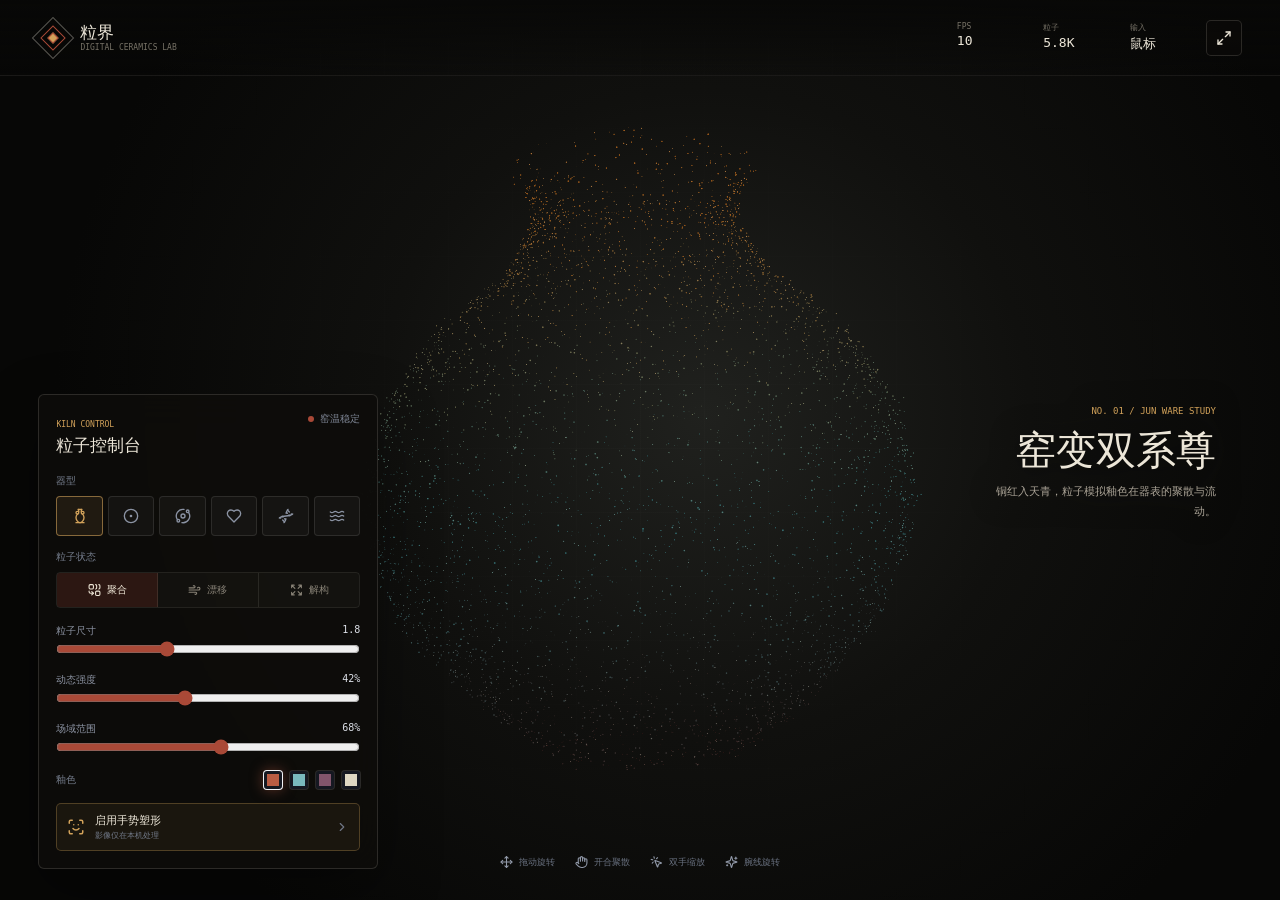
==== commit 2aa6b451: "Publish interactive ceramic particle experience" ====
--- a/index.html
+++ b/index.html
@@ -2,180 +2,126 @@
 <html lang="zh-CN">
   <head>
     <meta charset="UTF-8" />
-    <meta name="viewport" content="width=device-width, initial-scale=1.0" />
-    <meta name="description" content="汇集河南博物院、禹州钧瓷博物馆与孔家窑实拍素材的交互式钧瓷数字展厅。" />
-    <meta name="theme-color" content="#101312" />
-    <link rel="icon" href="data:image/svg+xml,%3Csvg xmlns='http://www.w3.org/2000/svg' viewBox='0 0 64 64'%3E%3Crect width='64' height='64' rx='8' fill='%23101312'/%3E%3Cpath d='M19 13h26c-1 7-3 11-6 14 5 6 8 12 8 20 0 5-5 8-15 8s-15-3-15-8c0-8 3-14 8-20-3-3-5-7-6-14Z' fill='%23d3b878'/%3E%3C/svg%3E" />
-    <title>窑变新生｜钧瓷数字展厅</title>
-    <script type="module" crossorigin src="/happy-blessing-site/assets/index-DD6mfAKz.js"></script>
-    <script type="module" src="/happy-blessing-site/assets/gallery.js"></script>
-    <link rel="stylesheet" crossorigin href="/happy-blessing-site/assets/index-B5b0L8bW.css" />
-    <link rel="stylesheet" href="/happy-blessing-site/assets/gallery.css" />
+    <meta name="viewport" content="width=device-width, initial-scale=1.0, viewport-fit=cover" />
+    <meta name="theme-color" content="#080807" />
+    <meta name="description" content="以 Three.js 粒子重构钧瓷器型的数字陶瓷实验室。" />
+    <link rel="icon" href="data:," />
+    <title>粒界 · 数字陶瓷实验室</title>
+    <script type="module" crossorigin src="./assets/index-C53X4ezH.js"></script>
+    <link rel="stylesheet" crossorigin href="./assets/index-CV_XemGF.css">
   </head>
   <body>
-    <a class="skip-link" href="#main">跳至主要内容</a>
-    <main id="main">
-      <section class="hero" aria-label="钧瓷三维交互展厅">
-        <canvas id="scene" aria-label="可旋转观察、切换釉色的钧瓷数字模型"></canvas>
-        <div class="webgl-fallback" id="webglFallback" hidden>
-          <img src="/happy-blessing-site/images/wuyu-front.jpg" alt="钧瓷作品《无语》实拍照片" />
+    <main id="app">
+      <canvas id="scene" aria-label="可旋转的钧瓷粒子展品"></canvas>
+
+      <div class="loading" id="loading" role="status">
+        <span class="loading__mark"></span>
+        <span>正在入窑</span>
+      </div>
+
+      <header class="topbar">
+        <a class="brand" href="#" aria-label="粒界数字陶瓷实验室首页">
+          <span class="brand__mark" aria-hidden="true"></span>
+          <span><b>粒界</b><small>DIGITAL CERAMICS LAB</small></span>
+        </a>
+        <div class="telemetry" aria-label="运行状态">
+          <span><small>FPS</small><b id="fps">60</b></span>
+          <span><small>粒子</small><b id="particle-count">12K</b></span>
+          <span><small>输入</small><b id="gesture-label">鼠标</b></span>
         </div>
-        <div class="reference-view" id="referenceView" aria-hidden="true">
-          <img id="referenceImage" src="/happy-blessing-site/images/wuyu-front.jpg" alt="馆藏作品《无语》实拍原型" />
-          <div class="reference-caption">
-            <span id="referenceSource">实拍原型</span>
-            <strong id="referenceTitle">馆藏作品《无语》</strong>
+        <button class="icon-button" id="fullscreen-button" type="button" aria-label="进入全屏" title="进入全屏">
+          <i data-lucide="maximize-2"></i>
+        </button>
+      </header>
+
+      <section class="exhibit-title" aria-labelledby="artifact-name">
+        <span class="exhibit-index">NO. 01 / JUN WARE STUDY</span>
+        <h1 id="artifact-name">窑变双系尊</h1>
+        <p>铜红入天青，粒子模拟釉色在器表的聚散与流动。</p>
+      </section>
+
+      <section class="control-panel" aria-label="陶瓷粒子控制台">
+        <div class="panel-heading">
+          <div>
+            <span class="eyebrow">KILN CONTROL</span>
+            <h2>粒子控制台</h2>
+          </div>
+          <span class="live-dot">窑温稳定</span>
+        </div>
+
+        <div class="control-group">
+          <span class="control-label">器型</span>
+          <div class="shape-switcher" id="shape-switcher" role="group" aria-label="选择粒子形态">
+            <button class="shape-button is-active" type="button" data-shape="ceramic" title="钧瓷" aria-label="钧瓷"><i data-lucide="amphora"></i></button>
+            <button class="shape-button" type="button" data-shape="sphere" title="星球" aria-label="星球"><i data-lucide="circle-dot"></i></button>
+            <button class="shape-button" type="button" data-shape="galaxy" title="星系" aria-label="星系"><i data-lucide="orbit"></i></button>
+            <button class="shape-button" type="button" data-shape="heart" title="心形" aria-label="心形"><i data-lucide="heart"></i></button>
+            <button class="shape-button" type="button" data-shape="helix" title="双螺旋" aria-label="双螺旋"><i data-lucide="dna"></i></button>
+            <button class="shape-button" type="button" data-shape="wave" title="波面" aria-label="波面"><i data-lucide="waves"></i></button>
           </div>
         </div>
 
-        <header class="topbar">
-          <div>
-            <p class="kicker">钧瓷数字采集 · 2026</p>
-            <h1>窑变新生</h1>
-            <p class="subtitle">从博物馆实拍到可交互数字器物</p>
-          </div>
-          <nav class="hero-nav" aria-label="页面导航">
-            <a class="ghost-link" href="#collections">三馆藏</a>
-            <a class="ghost-link" href="#archive">实拍档案</a>
-          </nav>
-        </header>
-
-        <aside class="control-panel" aria-label="数字模型控制">
-          <div class="panel-heading">
-            <div>
-              <p class="panel-label">数字釉色</p>
-              <p class="status" id="status" aria-live="polite">窑变红 · 实拍取色</p>
-            </div>
-            <span class="model-tag"><i aria-hidden="true"></i>艺术化复原</span>
-          </div>
-          <div class="swatches" id="swatches" role="group" aria-label="选择釉色"></div>
-          <label class="texture-toggle" for="crackleToggle">
-            <span>开片肌理</span>
-            <input id="crackleToggle" type="checkbox" checked />
-            <i aria-hidden="true"></i>
-          </label>
-          <div class="panel-actions">
-            <button id="fireButton" type="button">窑变生成</button>
-            <button id="compareButton" type="button" aria-controls="referenceView" aria-pressed="false">实拍对照</button>
-          </div>
-          <p class="source-note">拖动旋转模型，滚轮或双指缩放</p>
-        </aside>
-
-        <div class="reference-dock" aria-label="切换模型实拍参考">
-          <p><span>实拍参考轨道</span><strong id="dockTitle">从器型到釉色</strong></p>
-          <div class="reference-track">
-            <button class="reference-thumb is-selected" type="button" data-image="/happy-blessing-site/images/wuyu-front.jpg" data-title="无语" data-source="主模型器型参考" aria-pressed="true">
-              <img src="/happy-blessing-site/images/wuyu-front.jpg" alt="红黑窑变作品《无语》" />
-            </button>
-            <button class="reference-thumb" type="button" data-image="/happy-blessing-site/images/collections/kong-sky-glaze-jar.webp" data-title="天青流霞盖罐" data-source="孔家窑钧瓷艺术馆" aria-pressed="false">
-              <img src="/happy-blessing-site/images/collections/kong-sky-glaze-jar.webp" alt="蓝紫窑变盖罐" />
-            </button>
-            <button class="reference-thumb" type="button" data-image="/happy-blessing-site/images/collections/henan-purple-splash-dish.webp" data-title="玫瑰紫斑盘" data-source="河南博物院" aria-pressed="false">
-              <img src="/happy-blessing-site/images/collections/henan-purple-splash-dish.webp" alt="天青釉玫瑰紫斑盘" />
-            </button>
-            <button class="reference-thumb" type="button" data-image="/happy-blessing-site/images/collections/henan-tripod-censer.webp" data-title="天青釉三足炉" data-source="河南博物院" aria-pressed="false">
-              <img src="/happy-blessing-site/images/collections/henan-tripod-censer.webp" alt="天青釉三足炉" />
-            </button>
-            <button class="reference-thumb" type="button" data-image="/happy-blessing-site/images/collections/yuzhou-purple-dragon-vase.webp" data-title="蟠龙窑变尊" data-source="禹州钧瓷博物馆" aria-pressed="false">
-              <img src="/happy-blessing-site/images/collections/yuzhou-purple-dragon-vase.webp" alt="蓝紫窑变蟠龙尊" />
-            </button>
-          </div>
-        </div>
-      </section>
-
-      <section class="collection-band" id="collections" aria-labelledby="collections-title">
-        <div class="collection-intro">
-          <div>
-            <p class="kicker">THREE COLLECTIONS / 三处实拍</p>
-            <h2 id="collections-title">同一炉火，三种观看方式</h2>
-          </div>
-          <p>从古代钧窑器的含蓄天青，到当代钧瓷的雕塑形态，再到窑口展馆中的完整陈列，三组现场影像共同补足器型、釉色与空间语境。</p>
-        </div>
-
-        <div class="collection-tabs" role="tablist" aria-label="选择实拍来源">
-          <button id="tab-henan" role="tab" aria-selected="true" aria-controls="panel-henan" data-collection="henan" type="button">河南博物院 <span>08</span></button>
-          <button id="tab-kong" role="tab" aria-selected="false" aria-controls="panel-kong" data-collection="kong" type="button">孔家窑艺术馆 <span>08</span></button>
-          <button id="tab-yuzhou" role="tab" aria-selected="false" aria-controls="panel-yuzhou" data-collection="yuzhou" type="button">禹州钧瓷博物馆 <span>08</span></button>
-        </div>
-
-        <div class="collection-panel is-active" id="panel-henan" role="tabpanel" aria-labelledby="tab-henan">
-          <div class="collection-meta"><strong>古代钧窑器</strong><span>天青 · 月白 · 玫瑰紫斑</span><a href="https://v.douyin.com/B9ybOhTSeVw/" target="_blank" rel="noreferrer">查看素材来源</a></div>
-          <div class="collection-grid">
-            <figure class="collection-item collection-item--hero"><button type="button" data-lightbox><img src="/happy-blessing-site/images/collections/henan-lobed-bowl.webp" alt="河南博物院藏天青釉葵口碗" loading="lazy" /><span>葵口碗</span></button></figure>
-            <figure class="collection-item"><button type="button" data-lightbox><img src="/happy-blessing-site/images/collections/henan-lotus-bowl.webp" alt="河南博物院藏莲瓣形钧窑碗" loading="lazy" /><span>莲瓣碗</span></button></figure>
-            <figure class="collection-item collection-item--wide"><button type="button" data-lightbox><img src="/happy-blessing-site/images/collections/henan-purple-splash-dish.webp" alt="河南博物院藏天青釉玫瑰紫斑盘" loading="lazy" /><span>玫瑰紫斑盘</span></button></figure>
-            <figure class="collection-item"><button type="button" data-lightbox><img src="/happy-blessing-site/images/collections/henan-tripod-censer.webp" alt="河南博物院藏天青釉三足炉" loading="lazy" /><span>三足炉</span></button></figure>
-            <figure class="collection-item"><button type="button" data-lightbox><img src="/happy-blessing-site/images/collections/henan-ribbed-dish.webp" alt="河南博物院藏出筋花口盘" loading="lazy" /><span>出筋盘</span></button></figure>
-            <figure class="collection-item collection-item--tall"><button type="button" data-lightbox><img src="/happy-blessing-site/images/collections/henan-flower-mouth-vase.webp" alt="河南博物院藏花口瓶" loading="lazy" /><span>花口瓶</span></button></figure>
-            <figure class="collection-item collection-item--wide"><button type="button" data-lightbox><img src="/happy-blessing-site/images/collections/henan-tall-vase.webp" alt="河南博物院藏大型钧窑瓶" loading="lazy" /><span>长颈瓶</span></button></figure>
-            <figure class="collection-item"><button type="button" data-lightbox><img src="/happy-blessing-site/images/collections/henan-sky-blue-dish.webp" alt="河南博物院藏天青釉盘" loading="lazy" /><span>天青盘</span></button></figure>
+        <div class="control-group state-group">
+          <span class="control-label">粒子状态</span>
+          <div class="state-switcher" id="state-switcher" role="group" aria-label="选择粒子状态">
+            <button class="state-button is-active" type="button" data-state="0" title="聚合"><i data-lucide="combine"></i><span>聚合</span></button>
+            <button class="state-button" type="button" data-state="1" title="漂移"><i data-lucide="wind"></i><span>漂移</span></button>
+            <button class="state-button" type="button" data-state="2" title="解构"><i data-lucide="expand"></i><span>解构</span></button>
           </div>
         </div>
 
-        <div class="collection-panel" id="panel-kong" role="tabpanel" aria-labelledby="tab-kong" hidden>
-          <div class="collection-meta"><strong>现代窑变与展陈</strong><span>蓝紫交融 · 器型实验 · 窑口空间</span><a href="https://v.douyin.com/1v8xd9OJg5s/" target="_blank" rel="noreferrer">查看素材来源</a></div>
-          <div class="collection-grid">
-            <figure class="collection-item collection-item--hero"><button type="button" data-lightbox><img src="/happy-blessing-site/images/collections/kong-sky-glaze-jar.webp" alt="孔家窑蓝紫窑变盖罐" loading="lazy" /><span>天青流霞</span></button></figure>
-            <figure class="collection-item"><button type="button" data-lightbox><img src="/happy-blessing-site/images/collections/kong-incense-burner.webp" alt="孔家窑象耳香薰" loading="lazy" /><span>象耳香薰</span></button></figure>
-            <figure class="collection-item collection-item--wide"><button type="button" data-lightbox><img src="/happy-blessing-site/images/collections/kong-gallery-hall.webp" alt="孔家窑艺术馆长廊展陈" loading="lazy" /><span>展馆长廊</span></button></figure>
-            <figure class="collection-item"><button type="button" data-lightbox><img src="/happy-blessing-site/images/collections/kong-flat-teapot.webp" alt="孔家窑扁圆形钧瓷壶" loading="lazy" /><span>扁圆壶</span></button></figure>
-            <figure class="collection-item collection-item--tall"><button type="button" data-lightbox><img src="/happy-blessing-site/images/collections/kong-sculptural-vase.webp" alt="孔家窑多层雕塑形花器" loading="lazy" /><span>层岩花器</span></button></figure>
-            <figure class="collection-item collection-item--wide"><button type="button" data-lightbox><img src="/happy-blessing-site/images/collections/kong-workshop-display.webp" alt="孔家窑展馆器物陈列空间" loading="lazy" /><span>器物矩阵</span></button></figure>
-            <figure class="collection-item"><button type="button" data-lightbox><img src="/happy-blessing-site/images/collections/kong-vessel-wall.webp" alt="孔家窑木格展柜中的钧瓷器" loading="lazy" /><span>釉色谱系</span></button></figure>
-            <figure class="collection-item"><button type="button" data-lightbox><img src="/happy-blessing-site/images/collections/kong-museum-exterior.webp" alt="孔家窑钧瓷艺术馆建筑外观" loading="lazy" /><span>窑口现场</span></button></figure>
+        <label class="range-row">
+          <span>粒子尺寸 <output id="size-output">1.8</output></span>
+          <input id="size-control" type="range" min="0.8" max="3.6" step="0.1" value="1.8" />
+        </label>
+        <label class="range-row">
+          <span>动态强度 <output id="motion-output">42%</output></span>
+          <input id="motion-control" type="range" min="0" max="100" value="42" />
+        </label>
+        <label class="range-row">
+          <span>场域范围 <output id="field-output">68%</output></span>
+          <input id="field-control" type="range" min="30" max="100" value="68" />
+        </label>
+
+        <div class="palette-row">
+          <span class="control-label">釉色</span>
+          <div class="swatches" role="group" aria-label="选择粒子釉色">
+            <button class="swatch is-active" type="button" data-palette="0" aria-label="窑变" title="窑变" style="--swatch:#b95c43"></button>
+            <button class="swatch" type="button" data-palette="1" aria-label="天青" title="天青" style="--swatch:#79b9bd"></button>
+            <button class="swatch" type="button" data-palette="2" aria-label="铜紫" title="铜紫" style="--swatch:#81556b"></button>
+            <button class="swatch" type="button" data-palette="3" aria-label="月白" title="月白" style="--swatch:#ded7c3"></button>
           </div>
         </div>
 
-        <div class="collection-panel" id="panel-yuzhou" role="tabpanel" aria-labelledby="tab-yuzhou" hidden>
-          <div class="collection-meta"><strong>当代雕塑性钧瓷</strong><span>龙纹 · 仿生 · 观念器物</span><a href="https://v.douyin.com/jcp6aF061Bg/" target="_blank" rel="noreferrer">查看素材来源</a></div>
-          <div class="collection-grid">
-            <figure class="collection-item collection-item--hero"><button type="button" data-lightbox><img src="/happy-blessing-site/images/collections/yuzhou-dragon-sculpture.webp" alt="禹州钧瓷博物馆龙形钧瓷雕塑" loading="lazy" /><span>龙腾</span></button></figure>
-            <figure class="collection-item"><button type="button" data-lightbox><img src="/happy-blessing-site/images/collections/yuzhou-dragon-vat.webp" alt="禹州钧瓷博物馆紫色蟠龙缸" loading="lazy" /><span>蟠龙缸</span></button></figure>
-            <figure class="collection-item collection-item--wide"><button type="button" data-lightbox><img src="/happy-blessing-site/images/collections/yuzhou-cloud-dragon.webp" alt="禹州钧瓷博物馆云龙摆件" loading="lazy" /><span>云龙</span></button></figure>
-            <figure class="collection-item"><button type="button" data-lightbox><img src="/happy-blessing-site/images/collections/yuzhou-coiled-dragon.webp" alt="禹州钧瓷博物馆盘龙造型器" loading="lazy" /><span>盘龙</span></button></figure>
-            <figure class="collection-item collection-item--tall"><button type="button" data-lightbox><img src="/happy-blessing-site/images/collections/yuzhou-hand-vessel.webp" alt="禹州钧瓷博物馆手形白釉器" loading="lazy" /><span>托云</span></button></figure>
-            <figure class="collection-item collection-item--wide"><button type="button" data-lightbox><img src="/happy-blessing-site/images/collections/yuzhou-purple-dragon-vase.webp" alt="禹州钧瓷博物馆蓝紫窑变蟠龙尊" loading="lazy" /><span>蟠龙尊</span></button></figure>
-            <figure class="collection-item"><button type="button" data-lightbox><img src="/happy-blessing-site/images/collections/yuzhou-kylin-detail.webp" alt="禹州钧瓷博物馆麒麟雕塑釉色细节" loading="lazy" /><span>麒麟釉色</span></button></figure>
-            <figure class="collection-item"><button type="button" data-lightbox><img src="/happy-blessing-site/images/collections/yuzhou-square-teapot.webp" alt="禹州钧瓷博物馆方形花釉壶" loading="lazy" /><span>花釉方壶</span></button></figure>
-          </div>
-        </div>
+        <button class="camera-button" id="camera-button" type="button">
+          <i data-lucide="scan-face"></i>
+          <span><b>启用手势塑形</b><small>影像仅在本机处理</small></span>
+          <i data-lucide="chevron-right"></i>
+        </button>
       </section>
 
-      <section class="intro-band" id="archive" aria-labelledby="archive-title">
-        <div class="section-heading">
-          <p class="kicker">DIGITAL ARCHIVE / 原有实拍档案</p>
-          <h2 id="archive-title">一组照片，重构一座釉色档案</h2>
-          <p>数字模型并非文物级扫描，而是以现场照片为依据，对器型、色调与釉面流动进行艺术化复原。新增三处实拍，让模型的颜色和轮廓有了更完整的参照系。</p>
+      <aside class="camera-preview" id="camera-preview" aria-label="手势识别预览" hidden>
+        <video id="camera-video" autoplay muted playsinline></video>
+        <canvas id="hand-overlay"></canvas>
+        <div class="camera-preview__status"><span></span><b id="camera-status">正在识别</b></div>
+        <button class="icon-button camera-close" id="camera-close" type="button" aria-label="关闭摄像头" title="关闭摄像头"><i data-lucide="x"></i></button>
+      </aside>
+
+      <div class="gesture-guide" id="gesture-guide">
+        <span><i data-lucide="move"></i> 拖动旋转</span>
+        <span><i data-lucide="hand"></i> 开合聚散</span>
+        <span><i data-lucide="mouse-pointer-click"></i> 双手缩放</span>
+        <span><i data-lucide="sparkles"></i> 腕线旋转</span>
+      </div>
+
+      <div class="webgl-fallback" id="webgl-fallback" hidden>
+        <img src="./ceramic-fallback.jpg" alt="窑变钧瓷实拍展品" />
+        <div>
+          <span>STATIC EXHIBIT</span>
+          <h1>窑变双系尊</h1>
+          <p>当前设备无法启动 WebGL，已切换为静态展陈。</p>
         </div>
-        <div class="archive-grid">
-          <figure class="archive-item archive-item--large"><img src="/happy-blessing-site/images/wuyu-front.jpg" alt="红黑窑变作品《无语》正面" loading="lazy" /><figcaption><strong>无语</strong><span>主模型器型与红黑釉色依据</span></figcaption></figure>
-          <figure class="archive-item"><img src="/happy-blessing-site/images/wuyu-top.jpg" alt="作品《无语》顶部与内壁" loading="lazy" /><figcaption><strong>俯视采集</strong><span>口沿、内壁与器腹比例</span></figcaption></figure>
-          <figure class="archive-item"><img src="/happy-blessing-site/images/butterfly-vessel.jpg" alt="蓝紫窑变蝴蝶造型器" loading="lazy" /><figcaption><strong>蝶影</strong><span>蓝紫渐变与当代造型</span></figcaption></figure>
-          <figure class="archive-item archive-item--wide"><img src="/happy-blessing-site/images/kiln-colors.jpg" alt="红蓝交融釉色钧瓷作品" loading="lazy" /><figcaption><strong>釉色交融</strong><span>铜红、天蓝与深紫色谱</span></figcaption></figure>
-          <figure class="archive-item"><img src="/happy-blessing-site/images/guangkou-taibai.jpg" alt="广口太白钧瓷作品" loading="lazy" /><figcaption><strong>广口太白</strong><span>青绿釉面与颗粒肌理</span></figcaption></figure>
-          <figure class="archive-item"><img src="/happy-blessing-site/images/yuzun.jpg" alt="钧瓷作品玉兰尊" loading="lazy" /><figcaption><strong>玉兰尊</strong><span>天青釉与分段器型</span></figcaption></figure>
-        </div>
-      </section>
-
-      <section class="method-band" aria-label="数字复原方法">
-        <div class="method-grid">
-          <div><span>01</span><strong>现场采集</strong><p>保留展陈环境、器物轮廓、釉色和标签信息。</p></div>
-          <div><span>02</span><strong>器型重构</strong><p>依据正面与俯视照片建立轴对称低面数模型。</p></div>
-          <div><span>03</span><strong>釉色提取</strong><p>从实拍中提取红、紫、蓝、青色谱并生成动态纹理。</p></div>
-          <div><span>04</span><strong>在线展演</strong><p>以 Three.js 呈现旋转、缩放、开片与窑变交互。</p></div>
-        </div>
-      </section>
+      </div>
     </main>
-
-    <footer class="site-footer">
-      <p>钧瓷数字展厅 · 图像用于文化研究与数字展示</p>
-      <p>新增实拍来源：抖音创作者“土豆薄荷糖”“红”“内观自在”，以及相关博物馆与艺术馆现场。</p>
-    </footer>
-
-    <dialog class="image-dialog" id="imageDialog" aria-labelledby="dialogTitle">
-      <button class="dialog-close" type="button" aria-label="关闭大图">×</button>
-      <img id="dialogImage" src="" alt="" />
-      <p id="dialogTitle"></p>
-    </dialog>
   </body>
 </html>
--- a/assets/index-CV_XemGF.css
+++ b/assets/index-CV_XemGF.css
@@ -0,0 +1 @@
+:root{color-scheme:dark;font-family:Microsoft YaHei UI,PingFang SC,system-ui,sans-serif;color:#ece6d8;background:#080807;font-synthesis:none;--cyan: #d2a25a;--celadon: #78aeb1;--copper: #a94937;--line: rgba(236, 230, 216, .14);--panel: rgba(14, 13, 11, .9)}*{box-sizing:border-box}html,body,#app{width:100%;height:100%;margin:0;overflow:hidden}body{background:#080807}button,input{font:inherit}button{color:inherit}#app{position:relative;isolation:isolate;background:radial-gradient(circle at 55% 46%,#20211e 0,#10100e,#070706 76%)}#scene{position:absolute;top:0;right:0;bottom:0;left:0;width:100%;height:100%;display:block;touch-action:none}#app:after{content:"";position:absolute;top:0;right:0;bottom:0;left:0;z-index:1;pointer-events:none;background-image:linear-gradient(rgba(236,230,216,.014) 1px,transparent 1px),linear-gradient(90deg,rgba(236,230,216,.014) 1px,transparent 1px);background-size:64px 64px;-webkit-mask-image:radial-gradient(circle at center,black,transparent 78%);mask-image:radial-gradient(circle at center,black,transparent 78%)}.loading{position:absolute;top:0;right:0;bottom:0;left:0;z-index:20;display:grid;place-content:center;justify-items:center;gap:18px;background:#080807;color:#9d978a;font-size:12px;letter-spacing:0;transition:opacity .5s ease,visibility .5s ease}.loading.is-hidden{opacity:0;visibility:hidden}.loading__mark{width:42px;height:42px;border:1px solid rgba(236,230,216,.15);border-top-color:var(--cyan);border-radius:50%;animation:spin 1s linear infinite}@keyframes spin{to{transform:rotate(360deg)}}.topbar{position:absolute;z-index:4;top:0;left:0;right:0;height:76px;display:flex;align-items:center;gap:28px;padding:0 clamp(18px,3vw,46px);border-bottom:1px solid rgba(236,230,216,.08);background:linear-gradient(to bottom,#080807e6,#0808071f)}.brand{display:flex;align-items:center;gap:12px;color:inherit;text-decoration:none}.brand__mark{width:30px;height:30px;position:relative;border:1px solid rgba(236,230,216,.35);transform:rotate(45deg)}.brand__mark:before,.brand__mark:after{content:"";position:absolute;border:1px solid var(--copper);top:5px;right:5px;bottom:5px;left:5px}.brand__mark:after{top:10px;right:10px;bottom:10px;left:10px;background:var(--cyan)}.brand b{display:block;font:600 17px/1 KaiTi,STKaiti,serif}.brand small{display:block;margin-top:3px;color:#777267;font:500 8px/1 Consolas,monospace}.telemetry{margin-left:auto;display:flex;gap:clamp(18px,3vw,44px)}.telemetry span{min-width:48px}.telemetry small,.telemetry b{display:block;font-family:Consolas,monospace}.telemetry small{color:#777267;font-size:8px;text-transform:uppercase}.telemetry b{margin-top:2px;font-size:13px;font-weight:500}.icon-button{width:36px;height:36px;padding:0;display:grid;place-items:center;border:1px solid var(--line);border-radius:5px;background:#0c0b09ad;cursor:pointer;transition:border-color .2s,background .2s}.icon-button:hover{border-color:#d2a25a8c;background:#d2a25a14}.icon-button svg{width:16px;height:16px}.exhibit-title{position:absolute;z-index:3;top:50%;right:clamp(26px,5vw,78px);width:min(270px,24vw);transform:translateY(-42%);pointer-events:none;text-align:right;filter:drop-shadow(0 2px 14px #080807)}.exhibit-index{color:var(--cyan);font:500 9px/1 Consolas,monospace}.exhibit-title h1{margin:12px 0 9px;font:500 clamp(28px,3.1vw,48px)/1.08 "KaiTi","STKaiti",serif;letter-spacing:0}.exhibit-title p{margin:0 0 0 auto;max-width:240px;color:#aaa396;font-size:11px;line-height:1.8}.control-panel{position:absolute;z-index:4;left:clamp(18px,3vw,46px);bottom:clamp(20px,3.5vh,40px);width:min(340px,calc(100vw - 36px));padding:17px;border:1px solid var(--line);border-radius:6px;background:var(--panel);box-shadow:0 22px 60px #00000061;-webkit-backdrop-filter:blur(18px);backdrop-filter:blur(18px)}.panel-heading{display:flex;justify-content:space-between;align-items:flex-start;margin-bottom:18px}.eyebrow{color:var(--cyan);font:500 8px/1 Consolas,monospace}.panel-heading h2{margin:5px 0 0;font:500 17px/1.2 KaiTi,STKaiti,serif;letter-spacing:0}.live-dot{display:flex;align-items:center;gap:6px;color:#7f8796;font-size:10px}.live-dot:before{content:"";width:6px;height:6px;border-radius:50%;background:var(--copper)}.control-group{margin-bottom:16px}.control-label{display:block;margin-bottom:8px;color:#747c8b;font-size:10px}.shape-switcher{display:grid;grid-template-columns:repeat(6,1fr);gap:5px}.shape-button{aspect-ratio:1.18;min-width:0;padding:0;display:grid;place-items:center;border:1px solid rgba(255,255,255,.1);border-radius:4px;background:#ffffff09;cursor:pointer}.shape-button svg{width:16px;height:16px;color:#8b93a3}.shape-button:hover,.shape-button.is-active{border-color:#d2a25a94;background:#d2a25a1a}.shape-button.is-active svg{color:var(--cyan)}.state-group{margin-top:-2px}.state-switcher{display:grid;grid-template-columns:repeat(3,1fr);overflow:hidden;border:1px solid rgba(236,230,216,.1);border-radius:4px}.state-button{min-width:0;height:34px;padding:0 8px;display:flex;align-items:center;justify-content:center;gap:6px;border:0;border-right:1px solid rgba(236,230,216,.1);background:#ece6d806;color:#898377;cursor:pointer;font-size:10px}.state-button:last-child{border-right:0}.state-button svg{width:13px}.state-button:hover,.state-button.is-active{color:#eee6d6;background:#a9493733}.range-row{display:block;margin-top:12px}.range-row>span{display:flex;justify-content:space-between;color:#8c93a2;font-size:10px}.range-row output{color:#dce0e8;font-family:Consolas,monospace}input[type=range]{width:100%;height:16px;margin:3px 0 0;accent-color:var(--copper);cursor:pointer}.palette-row{display:flex;justify-content:space-between;align-items:center;margin-top:12px}.palette-row .control-label{margin:0}.swatches{display:flex;gap:8px}.swatch{width:18px;height:18px;padding:0;border:3px solid #151821;border-radius:3px;background:var(--swatch);box-shadow:0 0 0 1px #ffffff1f;cursor:pointer}.swatch.is-active{box-shadow:0 0 0 1px #f1f3f7,0 0 14px color-mix(in srgb,var(--swatch) 55%,transparent)}.camera-button{width:100%;min-height:48px;margin-top:14px;padding:8px 10px;display:flex;align-items:center;gap:10px;text-align:left;border:1px solid rgba(210,162,90,.3);border-radius:5px;background:#d2a25a12;cursor:pointer}.camera-button:hover{background:#d2a25a1f}.camera-button>svg{width:18px;color:var(--cyan);flex:0 0 auto}.camera-button>svg:last-child{width:14px;margin-left:auto;color:#6f7685}.camera-button span{min-width:0}.camera-button b,.camera-button small{display:block;letter-spacing:0}.camera-button b{font-size:11px;font-weight:600}.camera-button small{margin-top:2px;color:#727a89;font-size:8px}.camera-preview{position:absolute;z-index:5;right:clamp(18px,3vw,46px);bottom:clamp(24px,5vh,52px);width:230px;aspect-ratio:4/3;overflow:hidden;border:1px solid var(--line);border-radius:6px;background:#0b0e13;box-shadow:0 20px 50px #0006}.camera-preview[hidden]{display:none}.camera-preview video,#hand-overlay{position:absolute;top:0;right:0;bottom:0;left:0;width:100%;height:100%;object-fit:cover;transform:scaleX(-1)}#hand-overlay{pointer-events:none}.camera-preview__status{position:absolute;left:10px;bottom:9px;display:flex;align-items:center;gap:6px;padding:5px 7px;border-radius:3px;background:#050609b8;font-size:9px}.camera-preview__status span{width:5px;height:5px;border-radius:50%;background:var(--copper)}.camera-close{position:absolute;top:8px;right:8px;width:28px;height:28px;background:#050609b3}.camera-close svg{width:14px}.gesture-guide{position:absolute;z-index:3;left:50%;bottom:26px;transform:translate(-50%);display:flex;gap:20px;color:#697180;font-size:9px;white-space:nowrap}.gesture-guide span{display:flex;align-items:center;gap:6px}.gesture-guide svg{width:13px;color:#929aaa}.webgl-fallback{position:absolute;top:0;right:0;bottom:0;left:0;z-index:30;background:#080807}.webgl-fallback:not([hidden]){display:grid;grid-template-columns:minmax(0,1.35fr) minmax(260px,.65fr);align-items:center}.webgl-fallback img{width:100%;height:100vh;object-fit:cover}.webgl-fallback>div{padding:8vw}.webgl-fallback span{color:var(--cyan);font:500 9px/1 Consolas,monospace}.webgl-fallback h1{margin:15px 0 9px;font:500 36px/1.15 KaiTi,STKaiti,serif}.webgl-fallback p{margin:0;color:#918a7e;font-size:12px;line-height:1.7}@media(max-width:760px){.topbar{height:62px;padding-inline:16px}.brand small{display:none}.telemetry{gap:12px}.telemetry span:nth-child(2){display:none}.control-panel{left:12px;right:12px;bottom:12px;width:auto;padding:14px}.exhibit-title{top:92px;right:16px;width:min(230px,68vw);transform:none}.exhibit-title h1{margin-block:8px 5px;font-size:28px}.exhibit-title p{font-size:10px;line-height:1.55}.panel-heading{margin-bottom:12px}.range-row{display:none}.palette-row{margin-top:10px}.camera-button{min-height:44px;margin-top:12px}.camera-preview{top:74px;right:12px;bottom:auto;width:130px}.camera-preview__status{left:6px;bottom:6px}.gesture-guide{display:none}.webgl-fallback:not([hidden]){grid-template-columns:1fr;grid-template-rows:62vh 1fr}.webgl-fallback img{height:62vh}.webgl-fallback>div{padding:26px 22px}}@media(max-height:760px)and (min-width:761px){.control-panel{bottom:14px;padding:14px}.panel-heading{margin-bottom:12px}.range-row{margin-top:8px}.camera-button{min-height:42px;margin-top:10px}}@media(prefers-reduced-motion:reduce){*,*:before,*:after{animation-duration:.01ms!important;animation-iteration-count:1!important}}
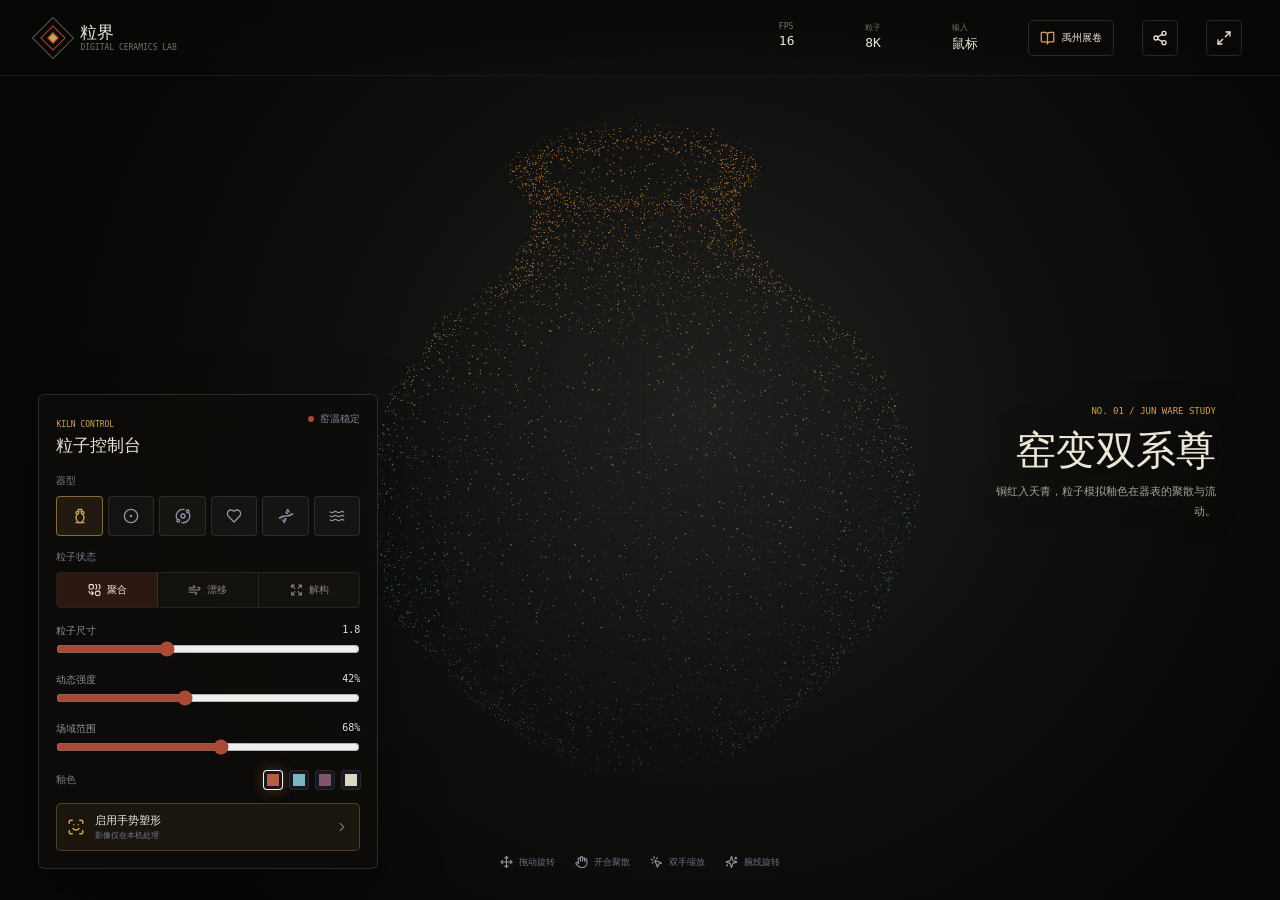
==== commit 0875e8dd: "Optimize public Jun porcelain exhibition" ====
--- a/index.html
+++ b/index.html
@@ -4,11 +4,17 @@
     <meta charset="UTF-8" />
     <meta name="viewport" content="width=device-width, initial-scale=1.0, viewport-fit=cover" />
     <meta name="theme-color" content="#080807" />
-    <meta name="description" content="以 Three.js 粒子重构钧瓷器型的数字陶瓷实验室。" />
+    <meta name="description" content="来自河南禹州的沉浸式钧瓷数字展，以粒子、窑变釉色与手势交互呈现钧瓷之都的千年窑火。" />
+    <meta property="og:type" content="website" />
+    <meta property="og:locale" content="zh_CN" />
+    <meta property="og:title" content="粒界 · 禹州钧瓷数字展" />
+    <meta property="og:description" content="一城窑火，千年钧色。走进禹州钧瓷之都的沉浸式数字展。" />
+    <meta name="twitter:card" content="summary_large_image" />
+    <link rel="manifest" href="./site.webmanifest" />
     <link rel="icon" href="data:," />
-    <title>粒界 · 数字陶瓷实验室</title>
-    <script type="module" crossorigin src="./assets/index-C53X4ezH.js"></script>
-    <link rel="stylesheet" crossorigin href="./assets/index-CV_XemGF.css">
+    <title>粒界 · 禹州钧瓷数字展</title>
+    <script type="module" crossorigin src="./assets/index-C82ZcPoN.js"></script>
+    <link rel="stylesheet" crossorigin href="./assets/index-CipVozsx.css">
   </head>
   <body>
     <main id="app">
@@ -29,6 +35,12 @@
           <span><small>粒子</small><b id="particle-count">12K</b></span>
           <span><small>输入</small><b id="gesture-label">鼠标</b></span>
         </div>
+        <button class="story-trigger" id="story-button" type="button" aria-controls="story-drawer" aria-expanded="false">
+          <i data-lucide="book-open"></i><span>禹州展卷</span>
+        </button>
+        <button class="icon-button" id="share-button" type="button" aria-label="分享展览" title="分享展览">
+          <i data-lucide="share-2"></i>
+        </button>
         <button class="icon-button" id="fullscreen-button" type="button" aria-label="进入全屏" title="进入全屏">
           <i data-lucide="maximize-2"></i>
         </button>
@@ -114,14 +126,58 @@
         <span><i data-lucide="sparkles"></i> 腕线旋转</span>
       </div>
 
+      <div class="story-backdrop" id="story-backdrop" hidden></div>
+      <aside class="story-drawer" id="story-drawer" aria-hidden="true" aria-labelledby="story-title" inert>
+        <header class="story-drawer__header">
+          <div>
+            <span class="eyebrow">YUZHOU · HENAN</span>
+            <h2 id="story-title">一城窑火，千年钧色</h2>
+          </div>
+          <button class="icon-button" id="story-close" type="button" aria-label="关闭禹州展卷" title="关闭禹州展卷"><i data-lucide="x"></i></button>
+        </header>
+        <div class="story-drawer__body">
+          <p class="story-lead">禹州，因钧瓷而被世界认识。泥土、火焰与时间在这里相遇，每一次开窑，都是不可复制的颜色诞生。</p>
+          <dl class="story-facts">
+            <div><dt>故里</dt><dd>河南禹州</dd></div>
+            <div><dt>釉色</dt><dd>天青 · 月白 · 铜红</dd></div>
+            <div><dt>窑韵</dt><dd>入窑一色 · 出窑万彩</dd></div>
+          </dl>
+          <section>
+            <span class="story-number">01</span>
+            <h3>从钧台到神垕</h3>
+            <p>钧瓷兴于唐、盛于宋，以瑰丽自然的窑变闻名。它通常与汝、官、哥、定并称宋代五大名窑。钧台窑遗址与神垕古镇，让古老窑火在禹州的山川之间延续至今。</p>
+          </section>
+          <section>
+            <span class="story-number">02</span>
+            <h3>泥与火塑造一座城</h3>
+            <p>从选土、制坯、素烧到施釉、烧成，钧瓷的每一道工序都凝聚着手艺人的判断。铜元素在高温还原气氛中流动，成就天青、玫瑰紫、海棠红等彼此交融的窑变气象。</p>
+          </section>
+          <section>
+            <span class="story-number">03</span>
+            <h3>让钧色被更多人看见</h3>
+            <p>这件数字作品以万千粒子重构钧瓷器型：聚合是成器，漂移是釉色流动，解构是一次面向当代的再想象。屏幕中的光点，回应着禹州窑火里真实而宏大的创造。</p>
+          </section>
+          <footer class="story-signoff">
+            <span>中国钧瓷之都</span>
+            <strong>河南 · 禹州</strong>
+          </footer>
+        </div>
+      </aside>
+
       <div class="webgl-fallback" id="webgl-fallback" hidden>
-        <img src="./ceramic-fallback.jpg" alt="窑变钧瓷实拍展品" />
+        <img data-src="./ceramic-fallback.jpg" alt="窑变钧瓷实拍展品" />
         <div>
-          <span>STATIC EXHIBIT</span>
-          <h1>窑变双系尊</h1>
-          <p>当前设备无法启动 WebGL，已切换为静态展陈。</p>
+          <span>YUZHOU · STATIC EXHIBIT</span>
+          <h1>一城窑火，千年钧色</h1>
+          <p id="fallback-message">当前设备无法启动 WebGL，已切换为禹州钧瓷静态展陈。</p>
         </div>
       </div>
+      <noscript>
+        <section class="noscript-exhibit">
+          <img src="./ceramic-fallback.jpg" alt="禹州窑变钧瓷展品" />
+          <div><span>YUZHOU · HENAN</span><h1>一城窑火，千年钧色</h1><p>禹州是钧瓷故里。请启用 JavaScript 进入粒子互动展，或继续欣赏这件静态钧瓷展品。</p></div>
+        </section>
+      </noscript>
     </main>
   </body>
 </html>
--- a/assets/index-CipVozsx.css
+++ b/assets/index-CipVozsx.css
@@ -0,0 +1 @@
+:root{color-scheme:dark;font-family:Microsoft YaHei UI,PingFang SC,system-ui,sans-serif;color:#ece6d8;background:#080807;font-synthesis:none;--cyan: #d2a25a;--celadon: #78aeb1;--copper: #a94937;--line: rgba(236, 230, 216, .14);--panel: rgba(14, 13, 11, .9)}*{box-sizing:border-box}html,body,#app{width:100%;height:100%;margin:0;overflow:hidden}body{background:#080807}button,input{font:inherit}button{color:inherit}button:focus-visible,a:focus-visible,input:focus-visible{outline:2px solid var(--cyan);outline-offset:3px}#app{position:relative;isolation:isolate;background:radial-gradient(circle at 55% 46%,#20211e 0,#10100e,#070706 76%)}#scene{position:absolute;top:0;right:0;bottom:0;left:0;width:100%;height:100%;display:block;touch-action:none}#app:after{content:"";position:absolute;top:0;right:0;bottom:0;left:0;z-index:1;pointer-events:none;background-image:linear-gradient(rgba(236,230,216,.014) 1px,transparent 1px),linear-gradient(90deg,rgba(236,230,216,.014) 1px,transparent 1px);background-size:64px 64px;mask-image:radial-gradient(circle at center,black,transparent 78%);-webkit-mask-image:radial-gradient(circle at center,black,transparent 78%)}.loading{position:absolute;top:0;right:0;bottom:0;left:0;z-index:20;display:grid;place-content:center;justify-items:center;gap:18px;background:#080807;color:#9d978a;font-size:12px;letter-spacing:0;transition:opacity .5s ease,visibility .5s ease}.loading.is-hidden{opacity:0;visibility:hidden}.loading__mark{width:42px;height:42px;border:1px solid rgba(236,230,216,.15);border-top-color:var(--cyan);border-radius:50%;animation:spin 1s linear infinite}@keyframes spin{to{transform:rotate(360deg)}}.topbar{position:absolute;z-index:4;top:0;left:0;right:0;height:76px;display:flex;align-items:center;gap:28px;padding:0 clamp(18px,3vw,46px);border-bottom:1px solid rgba(236,230,216,.08);background:linear-gradient(to bottom,#080807e6,#0808071f)}.brand{display:flex;align-items:center;gap:12px;color:inherit;text-decoration:none}.brand__mark{width:30px;height:30px;position:relative;border:1px solid rgba(236,230,216,.35);transform:rotate(45deg)}.brand__mark:before,.brand__mark:after{content:"";position:absolute;border:1px solid var(--copper);top:5px;right:5px;bottom:5px;left:5px}.brand__mark:after{top:10px;right:10px;bottom:10px;left:10px;background:var(--cyan)}.brand b{display:block;font:600 17px/1 KaiTi,STKaiti,serif}.brand small{display:block;margin-top:3px;color:#777267;font:500 8px/1 Consolas,monospace}.telemetry{margin-left:auto;display:flex;gap:clamp(18px,3vw,44px)}.telemetry span{min-width:48px}.telemetry small,.telemetry b{display:block;font-family:Consolas,monospace}.telemetry small{color:#777267;font-size:8px;text-transform:uppercase}.telemetry b{margin-top:2px;font-size:13px;font-weight:500}.icon-button{width:36px;height:36px;padding:0;display:grid;place-items:center;border:1px solid var(--line);border-radius:5px;background:#0c0b09ad;cursor:pointer;transition:border-color .2s,background .2s}.icon-button:hover{border-color:#d2a25a8c;background:#d2a25a14}.icon-button svg{width:16px;height:16px}.story-trigger{height:36px;padding:0 11px;display:inline-flex;align-items:center;gap:7px;border:1px solid var(--line);border-radius:5px;background:#0c0b09ad;cursor:pointer;font-size:10px;white-space:nowrap}.story-trigger:hover,.story-trigger[aria-expanded=true]{border-color:#d2a25a8c;background:#d2a25a14}.story-trigger svg{width:15px;color:var(--cyan)}.exhibit-title{position:absolute;z-index:3;top:50%;right:clamp(26px,5vw,78px);width:min(270px,24vw);transform:translateY(-42%);pointer-events:none;text-align:right;filter:drop-shadow(0 2px 14px #080807)}.exhibit-index{color:var(--cyan);font:500 9px/1 Consolas,monospace}.exhibit-title h1{margin:12px 0 9px;font:500 clamp(28px,3.1vw,48px)/1.08 "KaiTi","STKaiti",serif;letter-spacing:0}.exhibit-title p{margin:0 0 0 auto;max-width:240px;color:#aaa396;font-size:11px;line-height:1.8}.control-panel{position:absolute;z-index:4;left:clamp(18px,3vw,46px);bottom:clamp(20px,3.5vh,40px);width:min(340px,calc(100vw - 36px));padding:17px;border:1px solid var(--line);border-radius:6px;background:var(--panel);box-shadow:0 22px 60px #00000061}@supports (backdrop-filter: blur(1px)){.control-panel{-webkit-backdrop-filter:blur(18px);backdrop-filter:blur(18px)}}@supports (-webkit-backdrop-filter: blur(1px)){.control-panel{-webkit-backdrop-filter:blur(18px)}}.panel-heading{display:flex;justify-content:space-between;align-items:flex-start;margin-bottom:18px}.eyebrow{color:var(--cyan);font:500 8px/1 Consolas,monospace}.panel-heading h2{margin:5px 0 0;font:500 17px/1.2 KaiTi,STKaiti,serif;letter-spacing:0}.live-dot{display:flex;align-items:center;gap:6px;color:#7f8796;font-size:10px}.live-dot:before{content:"";width:6px;height:6px;border-radius:50%;background:var(--copper)}.control-group{margin-bottom:16px}.control-label{display:block;margin-bottom:8px;color:#747c8b;font-size:10px}.shape-switcher{display:grid;grid-template-columns:repeat(6,1fr);gap:5px}.shape-button{aspect-ratio:1.18;min-width:0;padding:0;display:grid;place-items:center;border:1px solid rgba(255,255,255,.1);border-radius:4px;background:#ffffff09;cursor:pointer}.shape-button svg{width:16px;height:16px;color:#8b93a3}.shape-button:hover,.shape-button.is-active{border-color:#d2a25a94;background:#d2a25a1a}.shape-button.is-active svg{color:var(--cyan)}.state-group{margin-top:-2px}.state-switcher{display:grid;grid-template-columns:repeat(3,1fr);overflow:hidden;border:1px solid rgba(236,230,216,.1);border-radius:4px}.state-button{min-width:0;height:34px;padding:0 8px;display:flex;align-items:center;justify-content:center;gap:6px;border:0;border-right:1px solid rgba(236,230,216,.1);background:#ece6d806;color:#898377;cursor:pointer;font-size:10px}.state-button:last-child{border-right:0}.state-button svg{width:13px}.state-button:hover,.state-button.is-active{color:#eee6d6;background:#a9493733}.range-row{display:block;margin-top:12px}.range-row>span{display:flex;justify-content:space-between;color:#8c93a2;font-size:10px}.range-row output{color:#dce0e8;font-family:Consolas,monospace}input[type=range]{width:100%;height:16px;margin:3px 0 0;accent-color:var(--copper);cursor:pointer}.palette-row{display:flex;justify-content:space-between;align-items:center;margin-top:12px}.palette-row .control-label{margin:0}.swatches{display:flex;gap:8px}.swatch{width:18px;height:18px;padding:0;border:3px solid #151821;border-radius:3px;background:var(--swatch);box-shadow:0 0 0 1px #ffffff1f;cursor:pointer}.swatch.is-active{box-shadow:0 0 0 1px #f1f3f7,0 0 14px color-mix(in srgb,var(--swatch) 55%,transparent)}.camera-button{width:100%;min-height:48px;margin-top:14px;padding:8px 10px;display:flex;align-items:center;gap:10px;text-align:left;border:1px solid rgba(210,162,90,.3);border-radius:5px;background:#d2a25a12;cursor:pointer}.camera-button:hover{background:#d2a25a1f}.camera-button>svg{width:18px;color:var(--cyan);flex:0 0 auto}.camera-button>svg:last-child{width:14px;margin-left:auto;color:#6f7685}.camera-button span{min-width:0}.camera-button b,.camera-button small{display:block;letter-spacing:0}.camera-button b{font-size:11px;font-weight:600}.camera-button small{margin-top:2px;color:#727a89;font-size:8px}.camera-preview{position:absolute;z-index:5;right:clamp(18px,3vw,46px);bottom:clamp(24px,5vh,52px);width:230px;aspect-ratio:4/3;overflow:hidden;border:1px solid var(--line);border-radius:6px;background:#0b0e13;box-shadow:0 20px 50px #0006}.camera-preview[hidden]{display:none}.camera-preview video,#hand-overlay{position:absolute;top:0;right:0;bottom:0;left:0;width:100%;height:100%;object-fit:cover;transform:scaleX(-1)}#hand-overlay{pointer-events:none}.camera-preview__status{position:absolute;left:10px;bottom:9px;display:flex;align-items:center;gap:6px;padding:5px 7px;border-radius:3px;background:#050609b8;font-size:9px}.camera-preview__status span{width:5px;height:5px;border-radius:50%;background:var(--copper)}.camera-close{position:absolute;top:8px;right:8px;width:28px;height:28px;background:#050609b3}.camera-close svg{width:14px}.gesture-guide{position:absolute;z-index:3;left:50%;bottom:26px;transform:translate(-50%);display:flex;gap:20px;color:#697180;font-size:9px;white-space:nowrap}.gesture-guide span{display:flex;align-items:center;gap:6px}.gesture-guide svg{width:13px;color:#929aaa}.story-backdrop{position:absolute;top:0;right:0;bottom:0;left:0;z-index:9;background:#00000094;opacity:0;transition:opacity .28s ease}.story-backdrop.is-open{opacity:1}.story-drawer{position:absolute;z-index:10;top:0;right:0;width:min(470px,100vw);height:100%;display:flex;flex-direction:column;background:#0a0908fa;border-left:1px solid var(--line);box-shadow:-28px 0 80px #0000007a;transform:translate(100%);visibility:hidden;transition:transform .34s cubic-bezier(.22,.8,.24,1),visibility .34s}.story-drawer.is-open{transform:translate(0);visibility:visible}.story-drawer__header{min-height:86px;padding:22px 24px;display:flex;align-items:flex-start;justify-content:space-between;gap:18px;border-bottom:1px solid var(--line)}.story-drawer__header h2{margin:8px 0 0;font:500 25px/1.15 KaiTi,STKaiti,serif}.story-drawer__body{min-height:0;padding:28px 30px 38px;overflow-y:auto;overscroll-behavior:contain;scrollbar-color:#5f4b2c transparent}.story-lead{margin:0;color:#d1c9bb;font:500 18px/1.8 KaiTi,STKaiti,serif}.story-facts{margin:26px 0 34px;border-block:1px solid var(--line)}.story-facts div{min-height:48px;display:grid;grid-template-columns:68px 1fr;align-items:center;border-bottom:1px solid rgba(236,230,216,.08)}.story-facts div:last-child{border-bottom:0}.story-facts dt{color:#716d65;font-size:10px}.story-facts dd{margin:0;color:#d7d0c2;font-size:12px}.story-drawer section{position:relative;padding:0 0 30px 42px}.story-drawer section:before{content:"";position:absolute;left:10px;top:25px;bottom:5px;width:1px;background:linear-gradient(var(--copper),transparent)}.story-number{position:absolute;left:0;top:2px;color:var(--cyan);font:500 9px/1 Consolas,monospace}.story-drawer h3{margin:0 0 10px;font:500 19px/1.2 KaiTi,STKaiti,serif}.story-drawer section p{margin:0;color:#969084;font-size:12px;line-height:1.9}.story-signoff{margin-top:4px;padding-top:25px;border-top:1px solid var(--line)}.story-signoff span,.story-signoff strong{display:block}.story-signoff span{color:#756f65;font-size:9px}.story-signoff strong{margin-top:6px;color:var(--cyan);font:500 22px/1.2 KaiTi,STKaiti,serif}.webgl-fallback{position:absolute;top:0;right:0;bottom:0;left:0;z-index:30;background:#080807}.webgl-fallback:not([hidden]){display:grid;grid-template-columns:minmax(0,1.35fr) minmax(260px,.65fr);align-items:center}.webgl-fallback img{width:100%;height:100vh;object-fit:cover}.webgl-fallback>div{padding:8vw}.webgl-fallback span{color:var(--cyan);font:500 9px/1 Consolas,monospace}.webgl-fallback h1{margin:15px 0 9px;font:500 36px/1.15 KaiTi,STKaiti,serif}.webgl-fallback p{margin:0;color:#918a7e;font-size:12px;line-height:1.7}.noscript-exhibit{position:fixed;top:0;right:0;bottom:0;left:0;z-index:40;display:grid;grid-template-columns:minmax(0,1.35fr) minmax(280px,.65fr);align-items:center;background:#080807}.noscript-exhibit img{width:100%;height:100vh;object-fit:cover}.noscript-exhibit div{padding:8vw}.noscript-exhibit span{color:var(--cyan);font:500 9px/1 Consolas,monospace}.noscript-exhibit h1{margin:15px 0 9px;font:500 36px/1.15 KaiTi,STKaiti,serif}.noscript-exhibit p{color:#918a7e;font-size:12px;line-height:1.8}@media(max-width:760px){.topbar{height:62px;padding-inline:16px}.topbar{gap:9px}.brand small{display:none}.telemetry{gap:0}.telemetry span:nth-child(2),.telemetry span:nth-child(3){display:none}.story-trigger{width:36px;padding:0;justify-content:center}.story-trigger span{position:absolute;width:1px;height:1px;overflow:hidden;-webkit-clip-path:inset(50%);clip-path:inset(50%)}.control-panel{left:12px;right:12px;bottom:12px;width:auto;padding:14px}.control-panel{backdrop-filter:none;-webkit-backdrop-filter:none;background:#0e0d0bf5}.exhibit-title{top:92px;right:16px;width:min(230px,68vw);transform:none}.exhibit-title h1{margin-block:8px 5px;font-size:28px}.exhibit-title p{font-size:10px;line-height:1.55}.panel-heading{margin-bottom:12px}.range-row{display:none}.palette-row{margin-top:10px}.camera-button{min-height:44px;margin-top:12px}.camera-preview{top:74px;right:12px;bottom:auto;width:130px}.camera-preview__status{left:6px;bottom:6px}.gesture-guide{display:none}.webgl-fallback:not([hidden]){grid-template-columns:1fr;grid-template-rows:62vh 1fr}.webgl-fallback img{height:62vh}.webgl-fallback>div{padding:26px 22px}.story-drawer__header{min-height:74px;padding:18px}.story-drawer__header h2{font-size:22px}.story-drawer__body{padding:22px 20px 32px}.story-lead{font-size:17px}.noscript-exhibit{grid-template-columns:1fr;grid-template-rows:58vh 1fr}.noscript-exhibit img{height:58vh}.noscript-exhibit div{padding:24px 22px}}@media(max-height:760px)and (min-width:761px){.control-panel{bottom:14px;padding:14px}.panel-heading{margin-bottom:12px}.range-row{margin-top:8px}.camera-button{min-height:42px;margin-top:10px}}@media(prefers-reduced-motion:reduce){*,*:before,*:after{animation-duration:.01ms!important;animation-iteration-count:1!important}}@media(forced-colors:active){.loading__mark,.brand__mark,.shape-button,.state-switcher,.control-panel,.story-drawer{border:1px solid CanvasText}}
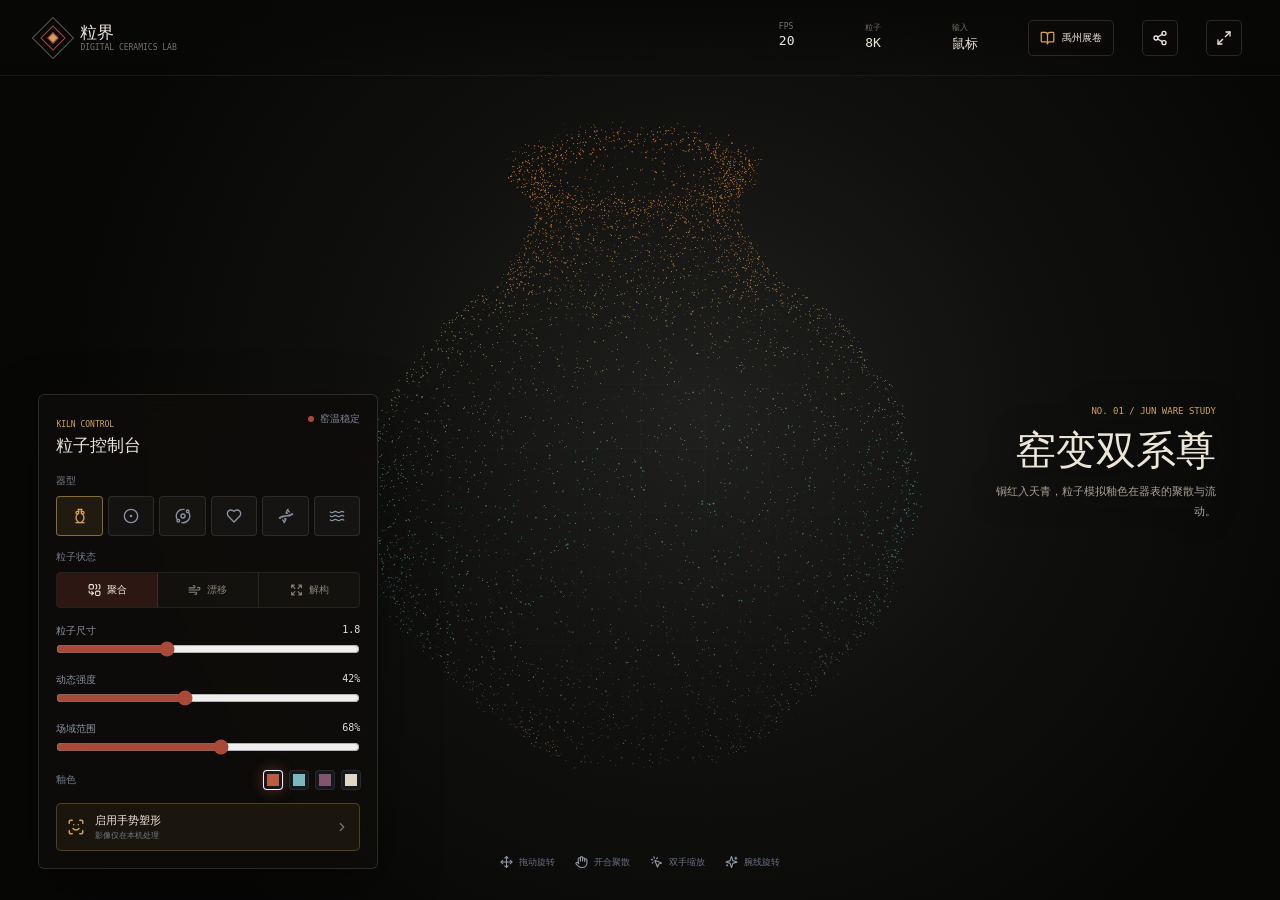
==== commit 4180cd15: "Restore original exhibition under museum path" ====
--- a/index.html
+++ b/index.html
@@ -13,8 +13,8 @@
     <link rel="manifest" href="./site.webmanifest" />
     <link rel="icon" href="data:," />
     <title>粒界 · 禹州钧瓷数字展</title>
-    <script type="module" crossorigin src="./assets/index-C82ZcPoN.js"></script>
-    <link rel="stylesheet" crossorigin href="./assets/index-CipVozsx.css">
+    <script type="module" crossorigin src="./assets/index-DskidwMj.js"></script>
+    <link rel="stylesheet" crossorigin href="./assets/index-CWJbhrJt.css">
   </head>
   <body>
     <main id="app">
@@ -160,6 +160,7 @@
           <footer class="story-signoff">
             <span>中国钧瓷之都</span>
             <strong>河南 · 禹州</strong>
+            <a class="story-archive-link" href="./museum/">进入原钧瓷数字展厅 <i data-lucide="chevron-right"></i></a>
           </footer>
         </div>
       </aside>
--- a/assets/index-CWJbhrJt.css
+++ b/assets/index-CWJbhrJt.css
@@ -0,0 +1 @@
+:root{color-scheme:dark;font-family:Microsoft YaHei UI,PingFang SC,system-ui,sans-serif;color:#ece6d8;background:#080807;font-synthesis:none;--cyan: #d2a25a;--celadon: #78aeb1;--copper: #a94937;--line: rgba(236, 230, 216, .14);--panel: rgba(14, 13, 11, .9)}*{box-sizing:border-box}html,body,#app{width:100%;height:100%;margin:0;overflow:hidden}body{background:#080807}button,input{font:inherit}button{color:inherit}button:focus-visible,a:focus-visible,input:focus-visible{outline:2px solid var(--cyan);outline-offset:3px}#app{position:relative;isolation:isolate;background:radial-gradient(circle at 55% 46%,#20211e 0,#10100e,#070706 76%)}#scene{position:absolute;top:0;right:0;bottom:0;left:0;width:100%;height:100%;display:block;touch-action:none}#app:after{content:"";position:absolute;top:0;right:0;bottom:0;left:0;z-index:1;pointer-events:none;background-image:linear-gradient(rgba(236,230,216,.014) 1px,transparent 1px),linear-gradient(90deg,rgba(236,230,216,.014) 1px,transparent 1px);background-size:64px 64px;mask-image:radial-gradient(circle at center,black,transparent 78%);-webkit-mask-image:radial-gradient(circle at center,black,transparent 78%)}.loading{position:absolute;top:0;right:0;bottom:0;left:0;z-index:20;display:grid;place-content:center;justify-items:center;gap:18px;background:#080807;color:#9d978a;font-size:12px;letter-spacing:0;transition:opacity .5s ease,visibility .5s ease}.loading.is-hidden{opacity:0;visibility:hidden}.loading__mark{width:42px;height:42px;border:1px solid rgba(236,230,216,.15);border-top-color:var(--cyan);border-radius:50%;animation:spin 1s linear infinite}@keyframes spin{to{transform:rotate(360deg)}}.topbar{position:absolute;z-index:4;top:0;left:0;right:0;height:76px;display:flex;align-items:center;gap:28px;padding:0 clamp(18px,3vw,46px);border-bottom:1px solid rgba(236,230,216,.08);background:linear-gradient(to bottom,#080807e6,#0808071f)}.brand{display:flex;align-items:center;gap:12px;color:inherit;text-decoration:none}.brand__mark{width:30px;height:30px;position:relative;border:1px solid rgba(236,230,216,.35);transform:rotate(45deg)}.brand__mark:before,.brand__mark:after{content:"";position:absolute;border:1px solid var(--copper);top:5px;right:5px;bottom:5px;left:5px}.brand__mark:after{top:10px;right:10px;bottom:10px;left:10px;background:var(--cyan)}.brand b{display:block;font:600 17px/1 KaiTi,STKaiti,serif}.brand small{display:block;margin-top:3px;color:#777267;font:500 8px/1 Consolas,monospace}.telemetry{margin-left:auto;display:flex;gap:clamp(18px,3vw,44px)}.telemetry span{min-width:48px}.telemetry small,.telemetry b{display:block;font-family:Consolas,monospace}.telemetry small{color:#777267;font-size:8px;text-transform:uppercase}.telemetry b{margin-top:2px;font-size:13px;font-weight:500}.icon-button{width:36px;height:36px;padding:0;display:grid;place-items:center;border:1px solid var(--line);border-radius:5px;background:#0c0b09ad;cursor:pointer;transition:border-color .2s,background .2s}.icon-button:hover{border-color:#d2a25a8c;background:#d2a25a14}.icon-button svg{width:16px;height:16px}.story-trigger{height:36px;padding:0 11px;display:inline-flex;align-items:center;gap:7px;border:1px solid var(--line);border-radius:5px;background:#0c0b09ad;cursor:pointer;font-size:10px;white-space:nowrap}.story-trigger:hover,.story-trigger[aria-expanded=true]{border-color:#d2a25a8c;background:#d2a25a14}.story-trigger svg{width:15px;color:var(--cyan)}.exhibit-title{position:absolute;z-index:3;top:50%;right:clamp(26px,5vw,78px);width:min(270px,24vw);transform:translateY(-42%);pointer-events:none;text-align:right;filter:drop-shadow(0 2px 14px #080807)}.exhibit-index{color:var(--cyan);font:500 9px/1 Consolas,monospace}.exhibit-title h1{margin:12px 0 9px;font:500 clamp(28px,3.1vw,48px)/1.08 "KaiTi","STKaiti",serif;letter-spacing:0}.exhibit-title p{margin:0 0 0 auto;max-width:240px;color:#aaa396;font-size:11px;line-height:1.8}.control-panel{position:absolute;z-index:4;left:clamp(18px,3vw,46px);bottom:clamp(20px,3.5vh,40px);width:min(340px,calc(100vw - 36px));padding:17px;border:1px solid var(--line);border-radius:6px;background:var(--panel);box-shadow:0 22px 60px #00000061}@supports (backdrop-filter: blur(1px)){.control-panel{-webkit-backdrop-filter:blur(18px);backdrop-filter:blur(18px)}}@supports (-webkit-backdrop-filter: blur(1px)){.control-panel{-webkit-backdrop-filter:blur(18px)}}.panel-heading{display:flex;justify-content:space-between;align-items:flex-start;margin-bottom:18px}.eyebrow{color:var(--cyan);font:500 8px/1 Consolas,monospace}.panel-heading h2{margin:5px 0 0;font:500 17px/1.2 KaiTi,STKaiti,serif;letter-spacing:0}.live-dot{display:flex;align-items:center;gap:6px;color:#7f8796;font-size:10px}.live-dot:before{content:"";width:6px;height:6px;border-radius:50%;background:var(--copper)}.control-group{margin-bottom:16px}.control-label{display:block;margin-bottom:8px;color:#747c8b;font-size:10px}.shape-switcher{display:grid;grid-template-columns:repeat(6,1fr);gap:5px}.shape-button{aspect-ratio:1.18;min-width:0;padding:0;display:grid;place-items:center;border:1px solid rgba(255,255,255,.1);border-radius:4px;background:#ffffff09;cursor:pointer}.shape-button svg{width:16px;height:16px;color:#8b93a3}.shape-button:hover,.shape-button.is-active{border-color:#d2a25a94;background:#d2a25a1a}.shape-button.is-active svg{color:var(--cyan)}.state-group{margin-top:-2px}.state-switcher{display:grid;grid-template-columns:repeat(3,1fr);overflow:hidden;border:1px solid rgba(236,230,216,.1);border-radius:4px}.state-button{min-width:0;height:34px;padding:0 8px;display:flex;align-items:center;justify-content:center;gap:6px;border:0;border-right:1px solid rgba(236,230,216,.1);background:#ece6d806;color:#898377;cursor:pointer;font-size:10px}.state-button:last-child{border-right:0}.state-button svg{width:13px}.state-button:hover,.state-button.is-active{color:#eee6d6;background:#a9493733}.range-row{display:block;margin-top:12px}.range-row>span{display:flex;justify-content:space-between;color:#8c93a2;font-size:10px}.range-row output{color:#dce0e8;font-family:Consolas,monospace}input[type=range]{width:100%;height:16px;margin:3px 0 0;accent-color:var(--copper);cursor:pointer}.palette-row{display:flex;justify-content:space-between;align-items:center;margin-top:12px}.palette-row .control-label{margin:0}.swatches{display:flex;gap:8px}.swatch{width:18px;height:18px;padding:0;border:3px solid #151821;border-radius:3px;background:var(--swatch);box-shadow:0 0 0 1px #ffffff1f;cursor:pointer}.swatch.is-active{box-shadow:0 0 0 1px #f1f3f7,0 0 14px color-mix(in srgb,var(--swatch) 55%,transparent)}.camera-button{width:100%;min-height:48px;margin-top:14px;padding:8px 10px;display:flex;align-items:center;gap:10px;text-align:left;border:1px solid rgba(210,162,90,.3);border-radius:5px;background:#d2a25a12;cursor:pointer}.camera-button:hover{background:#d2a25a1f}.camera-button>svg{width:18px;color:var(--cyan);flex:0 0 auto}.camera-button>svg:last-child{width:14px;margin-left:auto;color:#6f7685}.camera-button span{min-width:0}.camera-button b,.camera-button small{display:block;letter-spacing:0}.camera-button b{font-size:11px;font-weight:600}.camera-button small{margin-top:2px;color:#727a89;font-size:8px}.camera-preview{position:absolute;z-index:5;right:clamp(18px,3vw,46px);bottom:clamp(24px,5vh,52px);width:230px;aspect-ratio:4/3;overflow:hidden;border:1px solid var(--line);border-radius:6px;background:#0b0e13;box-shadow:0 20px 50px #0006}.camera-preview[hidden]{display:none}.camera-preview video,#hand-overlay{position:absolute;top:0;right:0;bottom:0;left:0;width:100%;height:100%;object-fit:cover;transform:scaleX(-1)}#hand-overlay{pointer-events:none}.camera-preview__status{position:absolute;left:10px;bottom:9px;display:flex;align-items:center;gap:6px;padding:5px 7px;border-radius:3px;background:#050609b8;font-size:9px}.camera-preview__status span{width:5px;height:5px;border-radius:50%;background:var(--copper)}.camera-close{position:absolute;top:8px;right:8px;width:28px;height:28px;background:#050609b3}.camera-close svg{width:14px}.gesture-guide{position:absolute;z-index:3;left:50%;bottom:26px;transform:translate(-50%);display:flex;gap:20px;color:#697180;font-size:9px;white-space:nowrap}.gesture-guide span{display:flex;align-items:center;gap:6px}.gesture-guide svg{width:13px;color:#929aaa}.story-backdrop{position:absolute;top:0;right:0;bottom:0;left:0;z-index:9;background:#00000094;opacity:0;transition:opacity .28s ease}.story-backdrop.is-open{opacity:1}.story-drawer{position:absolute;z-index:10;top:0;right:0;width:min(470px,100vw);height:100%;display:flex;flex-direction:column;background:#0a0908fa;border-left:1px solid var(--line);box-shadow:-28px 0 80px #0000007a;transform:translate(100%);visibility:hidden;transition:transform .34s cubic-bezier(.22,.8,.24,1),visibility .34s}.story-drawer.is-open{transform:translate(0);visibility:visible}.story-drawer__header{min-height:86px;padding:22px 24px;display:flex;align-items:flex-start;justify-content:space-between;gap:18px;border-bottom:1px solid var(--line)}.story-drawer__header h2{margin:8px 0 0;font:500 25px/1.15 KaiTi,STKaiti,serif}.story-drawer__body{min-height:0;padding:28px 30px 38px;overflow-y:auto;overscroll-behavior:contain;scrollbar-color:#5f4b2c transparent}.story-lead{margin:0;color:#d1c9bb;font:500 18px/1.8 KaiTi,STKaiti,serif}.story-facts{margin:26px 0 34px;border-block:1px solid var(--line)}.story-facts div{min-height:48px;display:grid;grid-template-columns:68px 1fr;align-items:center;border-bottom:1px solid rgba(236,230,216,.08)}.story-facts div:last-child{border-bottom:0}.story-facts dt{color:#716d65;font-size:10px}.story-facts dd{margin:0;color:#d7d0c2;font-size:12px}.story-drawer section{position:relative;padding:0 0 30px 42px}.story-drawer section:before{content:"";position:absolute;left:10px;top:25px;bottom:5px;width:1px;background:linear-gradient(var(--copper),transparent)}.story-number{position:absolute;left:0;top:2px;color:var(--cyan);font:500 9px/1 Consolas,monospace}.story-drawer h3{margin:0 0 10px;font:500 19px/1.2 KaiTi,STKaiti,serif}.story-drawer section p{margin:0;color:#969084;font-size:12px;line-height:1.9}.story-signoff{margin-top:4px;padding-top:25px;border-top:1px solid var(--line)}.story-signoff span,.story-signoff strong{display:block}.story-signoff span{color:#756f65;font-size:9px}.story-signoff strong{margin-top:6px;color:var(--cyan);font:500 22px/1.2 KaiTi,STKaiti,serif}.story-archive-link{min-height:42px;margin-top:20px;padding:0 12px;display:flex;align-items:center;justify-content:space-between;border:1px solid rgba(210,162,90,.3);border-radius:5px;color:#d8d0c1;background:#d2a25a0f;text-decoration:none;font-size:11px}.story-archive-link:hover{background:#d2a25a1f;border-color:#d2a25a8c}.story-archive-link svg{width:14px;color:var(--cyan)}.webgl-fallback{position:absolute;top:0;right:0;bottom:0;left:0;z-index:30;background:#080807}.webgl-fallback:not([hidden]){display:grid;grid-template-columns:minmax(0,1.35fr) minmax(260px,.65fr);align-items:center}.webgl-fallback img{width:100%;height:100vh;object-fit:cover}.webgl-fallback>div{padding:8vw}.webgl-fallback span{color:var(--cyan);font:500 9px/1 Consolas,monospace}.webgl-fallback h1{margin:15px 0 9px;font:500 36px/1.15 KaiTi,STKaiti,serif}.webgl-fallback p{margin:0;color:#918a7e;font-size:12px;line-height:1.7}.noscript-exhibit{position:fixed;top:0;right:0;bottom:0;left:0;z-index:40;display:grid;grid-template-columns:minmax(0,1.35fr) minmax(280px,.65fr);align-items:center;background:#080807}.noscript-exhibit img{width:100%;height:100vh;object-fit:cover}.noscript-exhibit div{padding:8vw}.noscript-exhibit span{color:var(--cyan);font:500 9px/1 Consolas,monospace}.noscript-exhibit h1{margin:15px 0 9px;font:500 36px/1.15 KaiTi,STKaiti,serif}.noscript-exhibit p{color:#918a7e;font-size:12px;line-height:1.8}@media(max-width:760px){.topbar{height:62px;padding-inline:16px}.topbar{gap:9px}.brand small{display:none}.telemetry{gap:0}.telemetry span:nth-child(2),.telemetry span:nth-child(3){display:none}.story-trigger{width:36px;padding:0;justify-content:center}.story-trigger span{position:absolute;width:1px;height:1px;overflow:hidden;-webkit-clip-path:inset(50%);clip-path:inset(50%)}.control-panel{left:12px;right:12px;bottom:12px;width:auto;padding:14px}.control-panel{backdrop-filter:none;-webkit-backdrop-filter:none;background:#0e0d0bf5}.exhibit-title{top:92px;right:16px;width:min(230px,68vw);transform:none}.exhibit-title h1{margin-block:8px 5px;font-size:28px}.exhibit-title p{font-size:10px;line-height:1.55}.panel-heading{margin-bottom:12px}.range-row{display:none}.palette-row{margin-top:10px}.camera-button{min-height:44px;margin-top:12px}.camera-preview{top:74px;right:12px;bottom:auto;width:130px}.camera-preview__status{left:6px;bottom:6px}.gesture-guide{display:none}.webgl-fallback:not([hidden]){grid-template-columns:1fr;grid-template-rows:62vh 1fr}.webgl-fallback img{height:62vh}.webgl-fallback>div{padding:26px 22px}.story-drawer__header{min-height:74px;padding:18px}.story-drawer__header h2{font-size:22px}.story-drawer__body{padding:22px 20px 32px}.story-lead{font-size:17px}.noscript-exhibit{grid-template-columns:1fr;grid-template-rows:58vh 1fr}.noscript-exhibit img{height:58vh}.noscript-exhibit div{padding:24px 22px}}@media(max-height:760px)and (min-width:761px){.control-panel{bottom:14px;padding:14px}.panel-heading{margin-bottom:12px}.range-row{margin-top:8px}.camera-button{min-height:42px;margin-top:10px}}@media(prefers-reduced-motion:reduce){*,*:before,*:after{animation-duration:.01ms!important;animation-iteration-count:1!important}}@media(forced-colors:active){.loading__mark,.brand__mark,.shape-button,.state-switcher,.control-panel,.story-drawer{border:1px solid CanvasText}}
